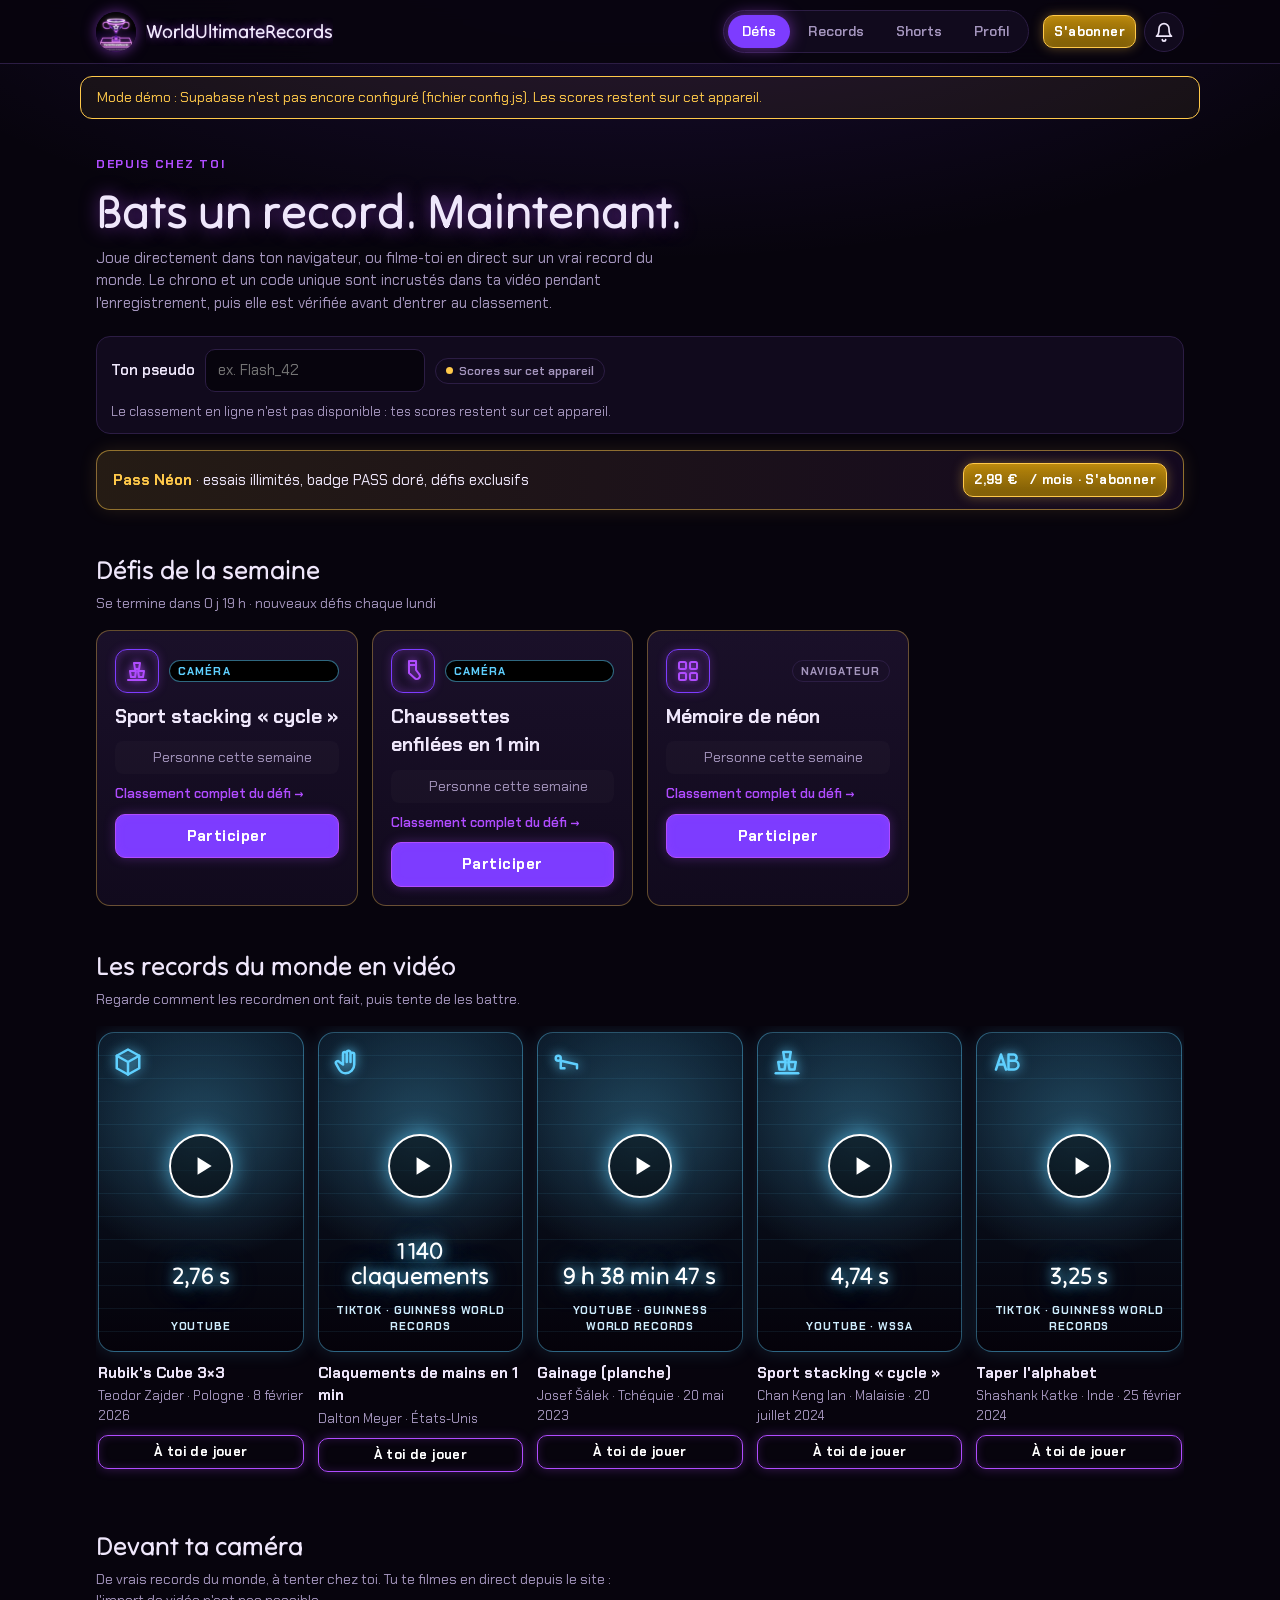
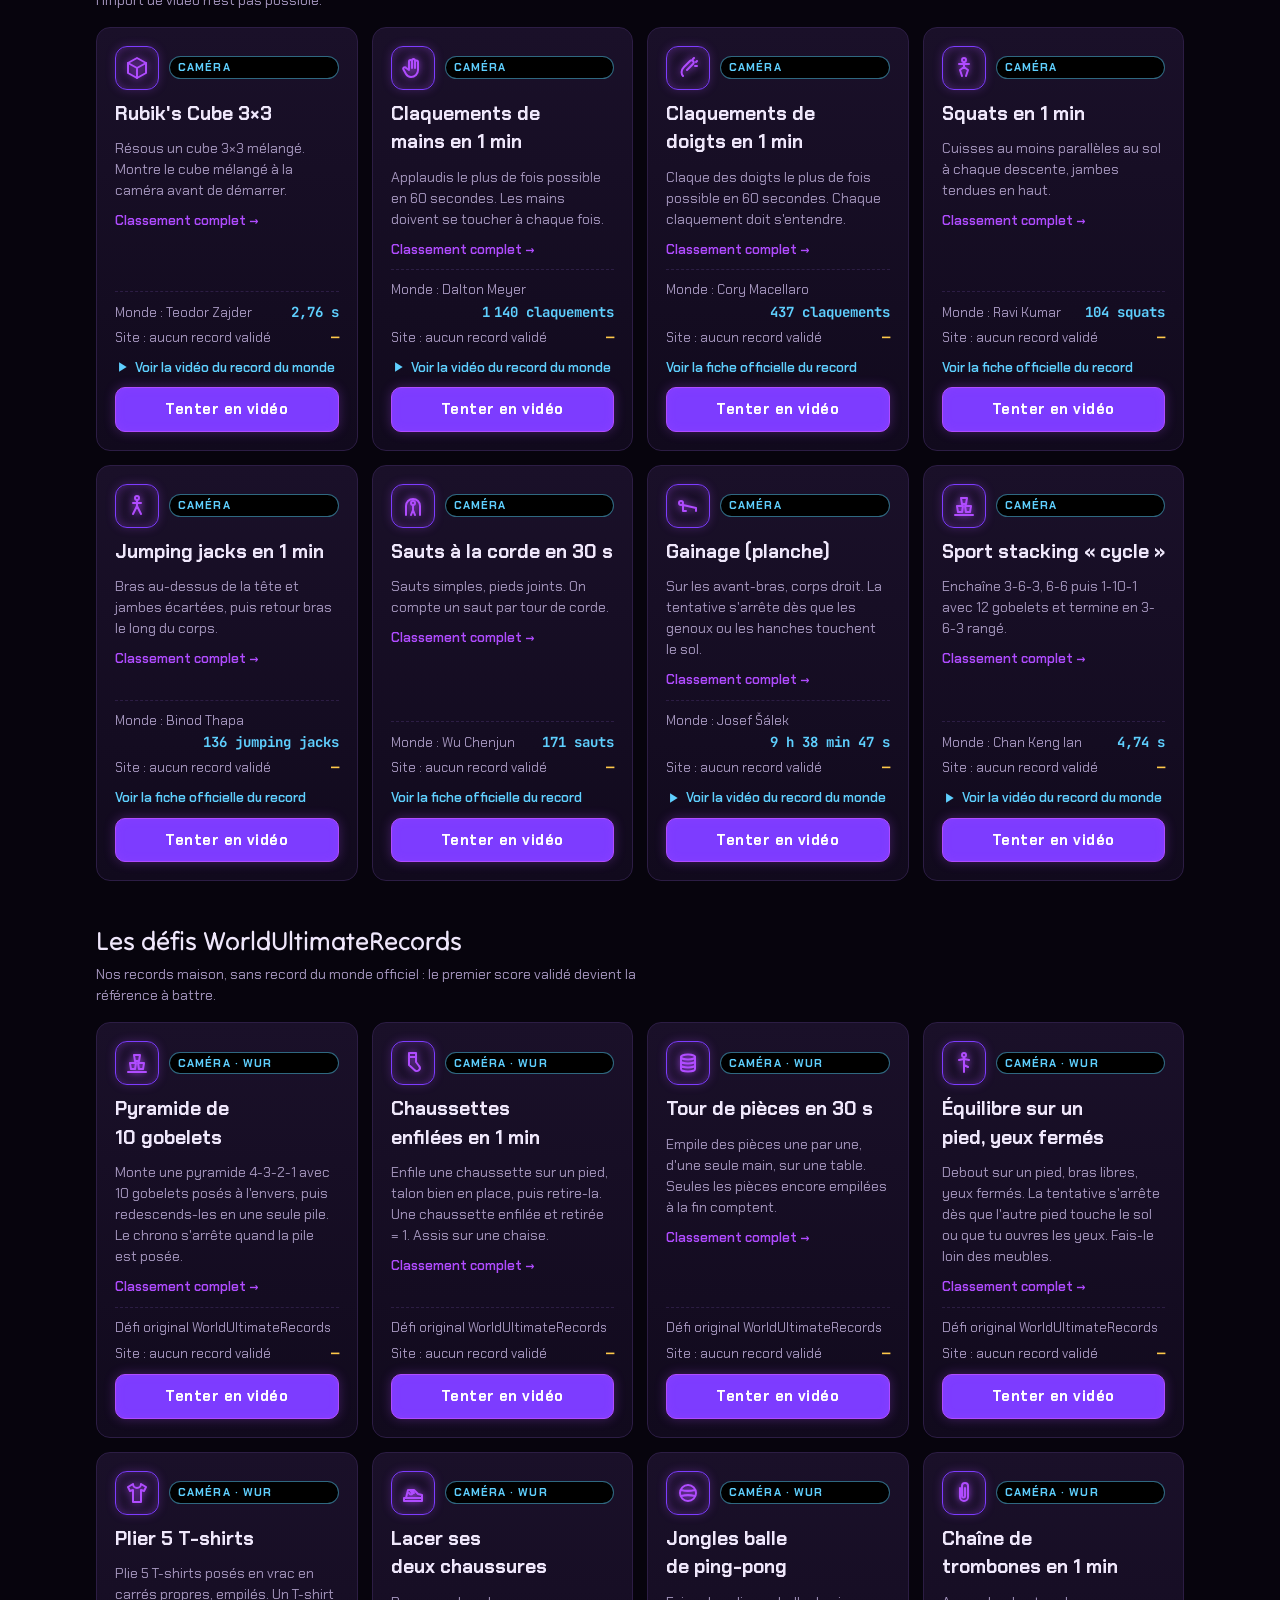
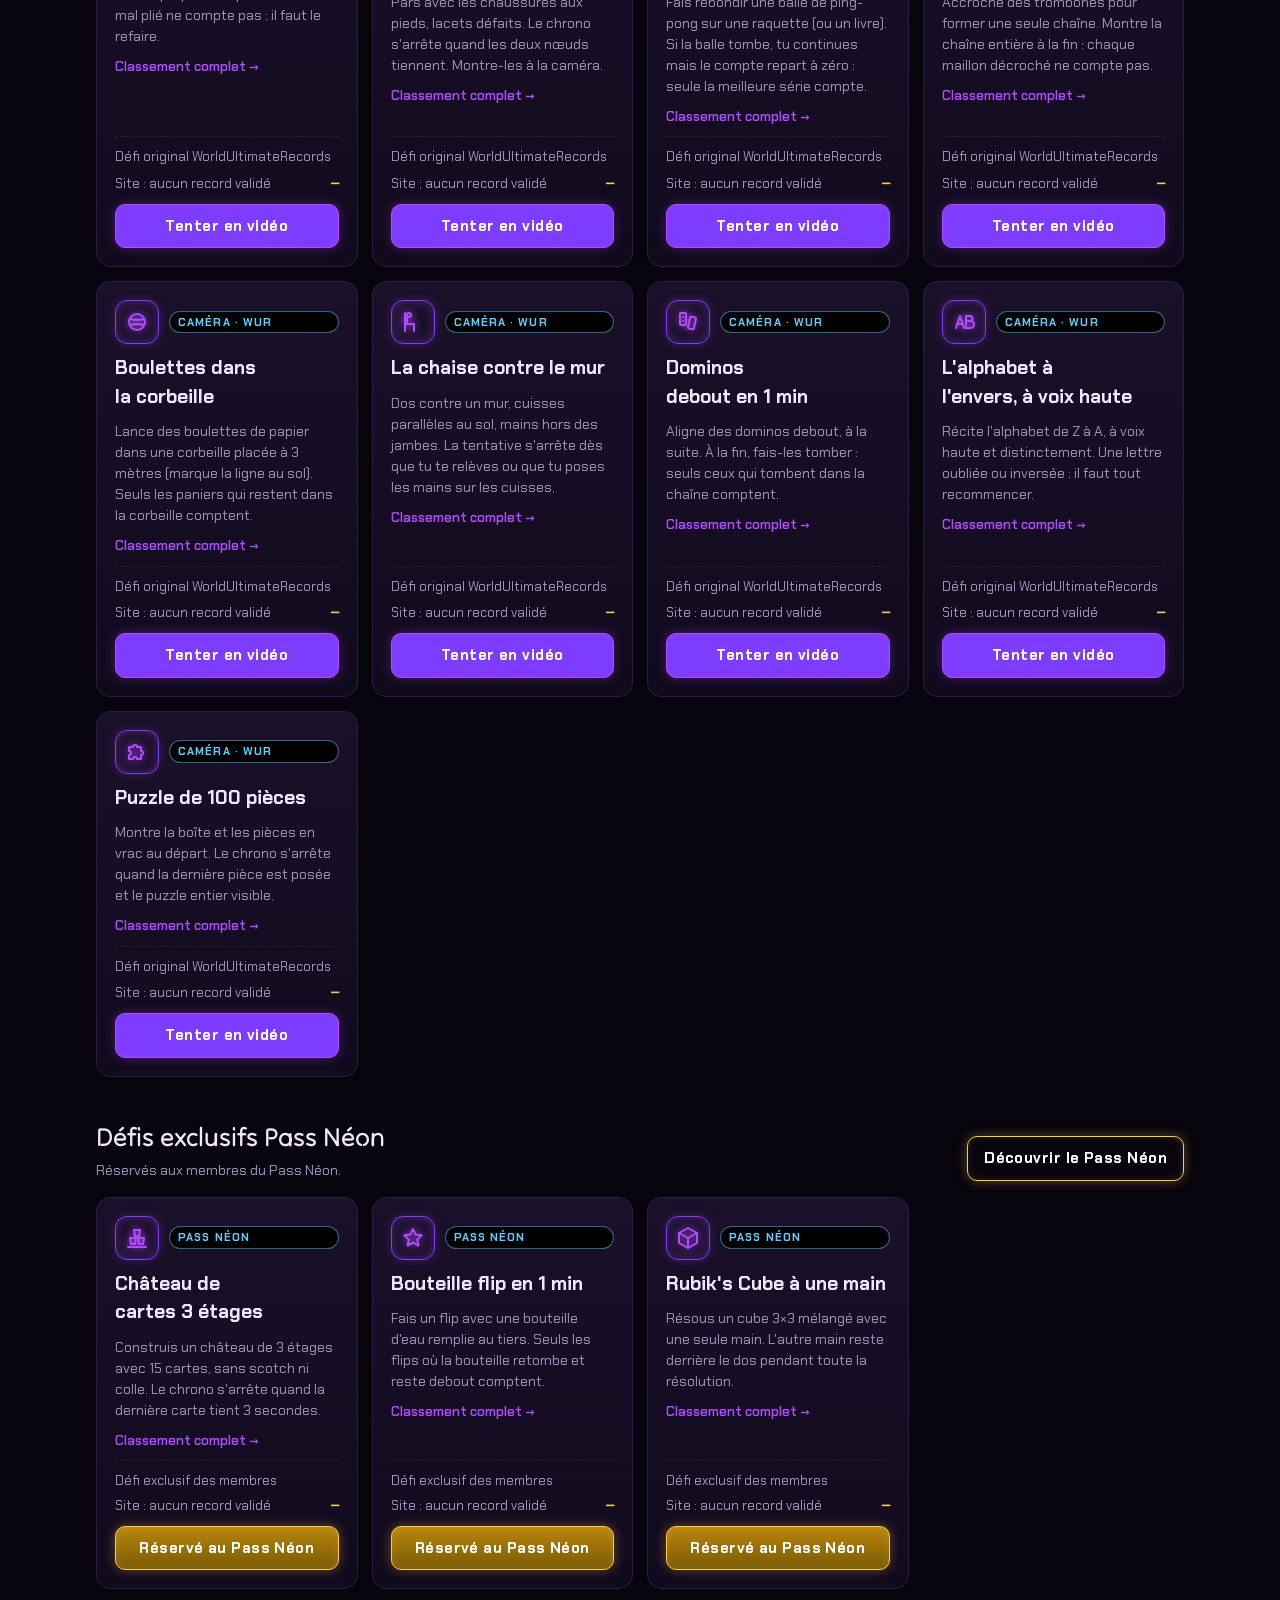
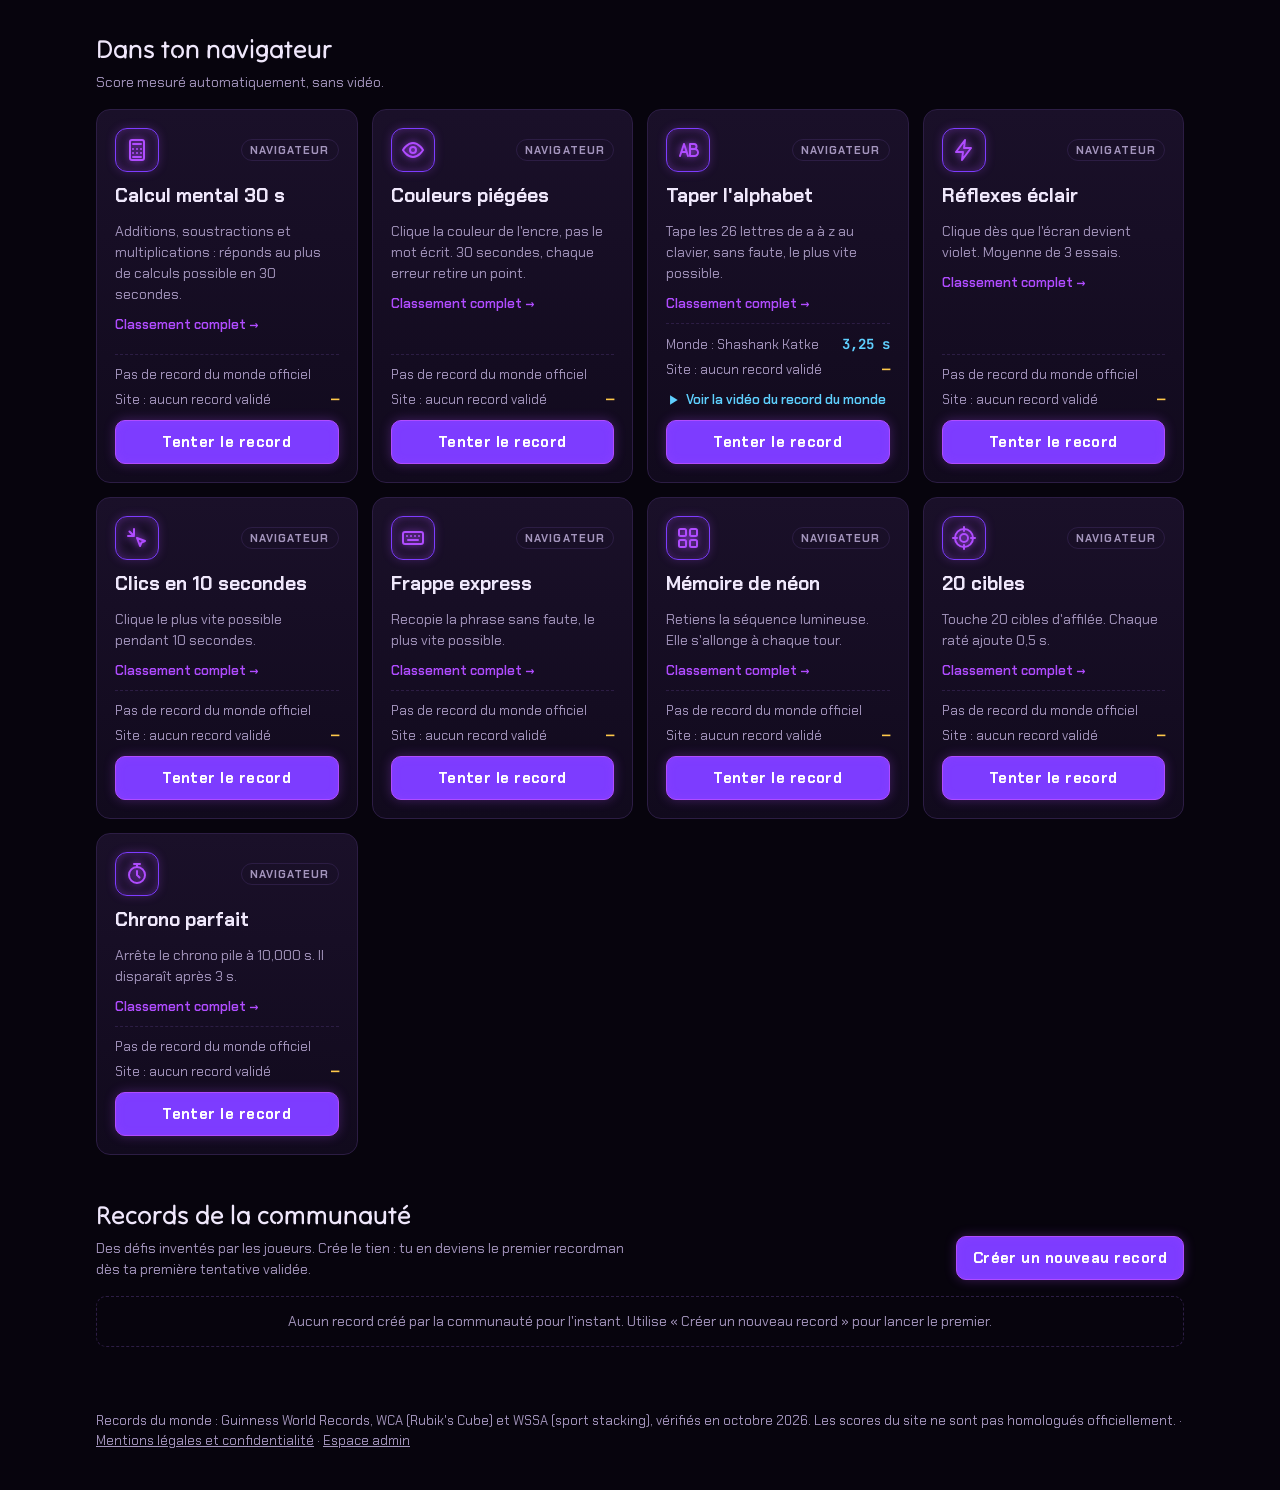
==== site/index.html @ 40e777ef "Add files via upload" ====
<!doctype html>
<html lang="fr">
<head>
<meta charset="utf-8">
<meta name="viewport" content="width=device-width,initial-scale=1,viewport-fit=cover">
<title>WorldUltimateRecords</title>
<meta name="description" content="Bats des records depuis chez toi : défis dans le navigateur, défis filmés en direct avec chrono incrusté, vrais records du monde en vidéo.">
<meta name="theme-color" content="#07040d">
<meta property="og:title" content="WorldUltimateRecords">
<meta property="og:description" content="Bats des records depuis chez toi et compare-toi aux records du monde.">
<meta property="og:image" content="img/partage.jpg">
<link rel="icon" href="img/logo.jpg">
<link rel="apple-touch-icon" href="img/logo-512.png">
<link rel="preconnect" href="https://fonts.googleapis.com">
<link rel="preconnect" href="https://fonts.gstatic.com" crossorigin>
<link rel="stylesheet" href="https://fonts.googleapis.com/css2?family=Tilt+Neon&family=Chakra+Petch:wght@400;500;600;700&family=JetBrains+Mono:wght@500;700&display=swap">
<link rel="stylesheet" href="styles.css">
</head>
<body>
<header class="top">
  <div class="top-in">
    <a class="brand" href="#defis"><img src="img/logo.jpg" alt=""><b>WorldUltimateRecords</b></a>
    <nav class="tabs" aria-label="Sections">
      <a href="#defis" data-tab="defis">Défis</a>
      <a href="#records" data-tab="records">Records</a>
      <a href="#shorts" data-tab="shorts">Shorts</a>
      <a href="#profil" data-tab="profil">Profil</a>
    </nav>
    <div class="top-actions">
      <a class="btn sm solid gold passbtn" href="#membre">S'abonner</a>
      <a class="btn sm subscribe" id="subBtn" href="#" target="_blank" rel="noopener" hidden>S'abonner</a>
      <button class="bellbtn" id="bell" type="button" aria-label="Notifications" aria-expanded="false" aria-controls="notifPanel"><svg viewBox="0 0 24 24" aria-hidden="true"><path d="M6 8a6 6 0 0 1 12 0c0 7 3 9 3 9H3s3-2 3-9M10 21a2 2 0 0 0 4 0"/></svg><span class="bcount" id="bellCount" hidden>0</span></button>
      <div class="notif-panel" id="notifPanel" hidden><p class="eyebrow" style="padding:10px 12px 0">Notifications</p><div id="notifList"></div></div>
    </div>
  </div>
</header>
<div class="setup-wrap"><div class="setup" id="setupNote" hidden>Mode démo : Supabase n'est pas encore configuré (fichier config.js). Les scores restent sur cet appareil.</div></div>

<main>
  <section id="defis" class="view">
    <p class="eyebrow">Depuis chez toi</p>
    <h1>Bats un record. Maintenant.</h1>
    <p class="lede">Joue directement dans ton navigateur, ou filme-toi en direct sur un vrai record du monde. Le chrono et un code unique sont incrustés dans ta vidéo pendant l'enregistrement, puis elle est vérifiée avant d'entrer au classement.</p>
    <div class="player">
      <label for="pseudo">Ton pseudo</label>
      <input id="pseudo" class="field" maxlength="24" placeholder="ex. Flash_42" autocomplete="nickname">
      <span id="syncPill" class="status-pill"><i></i><span>Connexion…</span></span>
      <span class="note" id="syncNote">Ton pseudo apparaît à côté de tes scores dans les classements.</span>
    </div>

    <a class="passcta" id="passCta" href="#membre">
      <span><b>Pass Néon</b> · essais illimités, badge PASS doré, défis exclusifs</span>
      <span class="btn solid gold sm"><span data-cfg="price">2,99 €</span>&nbsp;/ mois · S'abonner</span>
    </a>

    <div class="sec-head"><div><h2>Défis de la semaine</h2><p id="weekLeft"></p></div></div>
    <div class="grid" id="weekly"></div>

    <div class="sec-head"><div><h2>Les records du monde en vidéo</h2><p>Regarde comment les recordmen ont fait, puis tente de les battre.</p></div></div>
    <div class="vids" id="vids"></div>

    <div id="channelSec" hidden>
      <div class="sec-head"><div><h2>Sur la chaîne WorldUltimateRecords</h2><p>Les derniers Shorts de la chaîne. Abonne-toi pour ne rater aucun record.</p></div>
        <a class="btn solid" id="channelLink" href="#" target="_blank" rel="noopener">S'abonner à la chaîne</a></div>
      <div class="vids" id="shortsList"></div>
    </div>

    <div class="sec-head"><div><h2>Devant ta caméra</h2><p>De vrais records du monde, à tenter chez toi. Tu te filmes en direct depuis le site : l'import de vidéo n'est pas possible.</p></div></div>
    <div class="grid" id="gridCam"></div>

    <div class="sec-head"><div><h2>Les défis WorldUltimateRecords</h2><p>Nos records maison, sans record du monde officiel : le premier score validé devient la référence à battre.</p></div></div>
    <div class="grid" id="gridWur"></div>

    <div class="sec-head"><div><h2>Défis exclusifs Pass Néon</h2><p>Réservés aux membres du Pass Néon.</p></div><a class="btn gold" href="#membre">Découvrir le Pass Néon</a></div>
    <div class="grid" id="gridVip"></div>

    <div class="sec-head"><div><h2>Dans ton navigateur</h2><p>Score mesuré automatiquement, sans vidéo.</p></div></div>
    <div class="grid" id="gridWeb"></div>

    <div class="sec-head"><div><h2>Records de la communauté</h2><p>Des défis inventés par les joueurs. Crée le tien : tu en deviens le premier recordman dès ta première tentative validée.</p></div>
      <button class="btn solid" id="openCreate" aria-expanded="false" aria-controls="createForm">Créer un nouveau record</button></div>
    <form class="create" id="createForm" hidden>
      <label class="full">Nom du record<input class="field" id="cName" maxlength="60" required placeholder="ex. Plus de chaussettes enfilées en 1 minute"></label>
      <label class="full">Règles<textarea class="field" id="cDesc" maxlength="240" rows="2" required placeholder="Ce qui compte, ce qui est interdit, comment filmer."></textarea></label>
      <label>Type de mesure
        <select class="field" id="cMode">
          <option value="count">Le plus de répétitions en un temps donné</option>
          <option value="time">Le temps le plus court</option>
          <option value="hold">La durée la plus longue</option>
        </select></label>
      <label id="cWinWrap">Durée de l'épreuve
        <select class="field" id="cWin"><option value="30">30 secondes</option><option value="60" selected>1 minute</option><option value="120">2 minutes</option></select></label>
      <label id="cUnitWrap">Ce qu'on compte<input class="field" id="cUnit" maxlength="20" placeholder="ex. chaussettes"></label>
      <div class="full row" style="justify-content:flex-start"><button class="btn solid" type="submit" id="cSubmit">Publier ce record</button><button class="btn ghost" type="button" id="cCancel">Annuler</button><span class="msg" id="cMsg"></span></div>
    </form>
    <div class="grid" id="gridCustom"></div>
  </section>

  <section id="records" class="view" hidden>
    <p class="eyebrow">Classements</p>
    <h1>Records actuels et tentatives</h1>
    <div class="search"><input id="q" class="field" type="search" placeholder="Rechercher un joueur ou un défi…" aria-label="Rechercher un joueur ou un défi"></div>
    <div class="chips" id="chips"></div>
    <div class="mod" id="modPanel" hidden>
      <h2>Vidéos à vérifier</h2>
      <p class="msg">Section réservée à l'administrateur. Vérifie que le code est lisible, que le chrono correspond et que la personne filmée est d'accord, puis valide ou refuse. Une vidéo refusée est supprimée.</p>
      <div class="mod-list" id="modPending"></div>
      <h2 style="margin-top:24px">Signalements</h2>
      <p class="msg">Une vidéo signalée 3 fois est masquée automatiquement. Rétablis-la ou supprime-la.</p>
      <div class="mod-list" id="modFlagged"></div>
    </div>
    <div class="recgrid" id="boards"></div>
    <div class="section-gap">
      <h2>Toutes les tentatives</h2>
      <div class="tablewrap"><table>
        <thead><tr><th>Quand</th><th>Joueur</th><th>Défi</th><th class="r">Score</th><th>Statut</th></tr></thead>
        <tbody id="attemptRows"></tbody>
      </table></div>
    </div>
  </section>

  <section id="profil" class="view" hidden>
    <div id="profileBox"></div>
  </section>

  <section id="classement" class="view" hidden>
    <div id="rankBox"></div>
  </section>

  <section id="membre" class="view" hidden>
    <p class="eyebrow">Abonnement</p>
    <h1>Pass Néon</h1>
    <p class="lede"><b class="price" data-cfg="price">2,99 €</b> par mois, sans engagement. Sans abonnement, chaque joueur a 3 essais officiels par défi et par jour.</p>
    <ul class="perks">
      <li><b>Essais illimités</b><span>Au lieu de 3 par défi et par jour.</span></li>
      <li><b>Badge PASS doré</b><span>À côté de ton pseudo, partout sur le site.</span></li>
      <li><b>Vidéos vérifiées en priorité</b><span>Tes tentatives passent en tête de la file de vérification.</span></li>
      <li><b>Défis exclusifs</b><span>Château de cartes, bouteille flip, Rubik's Cube à une main.</span></li>
      <li><b>En tête des Shorts</b><span>Tes vidéos sont mises en avant dans le fil Shorts.</span></li>
      <li><b>30 records créés</b><span>Au lieu de 5 sans abonnement.</span></li>
    </ul>
    <div class="passbox" id="passBox"></div>
  </section>

  <section id="legal" class="view legal" hidden>
    <p class="eyebrow">Informations</p>
    <h1>Mentions légales et confidentialité</h1>
    <h2>Éditeur du site</h2>
    <p>WorldUltimateRecords est édité par <b data-cfg="editor"></b><span data-cfg="siret"></span>. Contact : <b data-cfg="mail"></b>.</p>
    <h2>Hébergement</h2>
    <p>Site hébergé par GitHub, Inc., 88 Colin P. Kelly Jr. Street, San Francisco, CA 94107, États-Unis (GitHub Pages). Scores, profils et vidéos stockés chez Supabase, Inc. (supabase.com), sur des serveurs situés dans l'Union européenne.</p>
    <h2>Données collectées</h2>
    <ul>
      <li><b>Un identifiant anonyme</b>, créé automatiquement à ta première visite, pour relier tes scores à ton pseudo.</li>
      <li><b>Ton pseudo, tes scores et les records que tu crées</b>, affichés publiquement.</li>
      <li><b>Les vidéos de tes tentatives</b>, uniquement si tu les envoies. Elles sont publiques une fois envoyées, et vérifiées par l'administrateur.</li>
      <li><b>Ton adresse e-mail</b>, uniquement si tu choisis de protéger ton compte. Elle n'est jamais affichée ni transmise.</li>
      <li><b>Tes signalements</b>, visibles seulement par toi et l'administrateur.</li>
      <li><b>Ton abonnement Pass Néon</b>, si tu en prends un : son statut et sa date de fin. Le paiement est géré par Stripe, qui conserve seul tes données bancaires.</li>
    </ul>
    <p>Ces données servent uniquement à faire fonctionner le site et l'abonnement. Elles ne sont ni vendues, ni utilisées pour de la publicité. Elles sont conservées jusqu'à ce que tu les supprimes, ou jusqu'à leur suppression par l'administrateur.</p>
    <h2>Mineurs</h2>
    <p>En France, un mineur de moins de 15 ans ne peut publier une vidéo de lui qu'avec l'accord d'un parent. Avant chaque envoi, tu dois confirmer avoir 15 ans ou plus, ou l'accord d'un parent. Un parent peut demander la suppression d'une vidéo à tout moment à l'adresse de contact : elle est supprimée sans justificatif.</p>
    <h2>Tes droits</h2>
    <p>Tu peux consulter, modifier ou supprimer tes données à tout moment depuis <a href="#profil">ton profil</a> (bouton « Supprimer mon compte »). Pour toute autre demande (accès, rectification, opposition), écris à l'adresse de contact. Si tu n'obtiens pas de réponse, tu peux saisir la CNIL (cnil.fr).</p>
    <h2>Cookies et stockage</h2>
    <p>Le site n'utilise aucun cookie publicitaire ni de mesure d'audience. Il enregistre dans ton navigateur ta session et ton pseudo, nécessaires au fonctionnement. Les vidéos YouTube et TikTok ne se chargent que si tu cliques dessus ; ces services peuvent alors déposer leurs propres cookies. La vérification anti-robot est assurée par Cloudflare Turnstile.</p>
    <h2 id="cgv">Conditions de l'abonnement Pass Néon</h2>
    <p><b>Prix et paiement.</b> Le Pass Néon coûte <b data-cfg="price"></b> TTC par mois<span data-cfg="tva"></span>. Le paiement est traité par Stripe ; WorldUltimateRecords n'a jamais accès à tes données bancaires.</p>
    <p><b>Durée et résiliation.</b> L'abonnement est mensuel et se renouvelle automatiquement. Tu peux le résilier à tout moment depuis la page Pass Néon (« Gérer ou résilier mon abonnement ») : il reste actif jusqu'à la fin du mois déjà payé, sans remboursement du mois en cours.</p>
    <p><b>Droit de rétractation.</b> Le Pass donne accès à un service numérique immédiatement. Conformément à l'article L221-28 du Code de la consommation, en demandant cet accès immédiat et en le confirmant avant le paiement, tu renonces à ton droit de rétractation de 14 jours.</p>
    <p><b>Mineurs.</b> Si tu as moins de 18 ans, l'abonnement doit être payé et accepté par un parent.</p>
    <p><b>Ce que le Pass ne garantit pas.</b> Les avantages concernent l'utilisation du site. Ils ne donnent aucun avantage dans la vérification elle-même : une vidéo d'abonné est examinée plus tôt, avec les mêmes règles que les autres.</p>
    <p><b>Réclamations.</b> Écris d'abord à l'adresse de contact. En cas de litige non résolu, tu peux recourir gratuitement au médiateur de la consommation : <b data-cfg="mediator"></b>.</p>

    <h2>Sécurité des défis</h2>
    <p>Les défis sont conçus pour être faits chez soi sans danger. Prépare un espace dégagé, arrête-toi en cas de douleur et ne prends aucun risque pour un record. Les records du monde cités appartiennent à leurs détenteurs et organismes (Guinness World Records, WCA, WSSA) ; WorldUltimateRecords n'est affilié à aucun d'eux.</p>
  </section>

  <section id="shorts" class="view" hidden>
    <p class="feed-hint">Fais défiler vers le haut pour le suivant · touche une vidéo pour le son</p>
    <div class="feed" id="feed"></div>
  </section>
</main>
<footer class="foot">
  Records du monde : Guinness World Records, WCA (Rubik's Cube) et WSSA (sport stacking), vérifiés en octobre 2026. Les scores du site ne sont pas homologués officiellement.
  · <a href="#legal">Mentions légales et confidentialité</a> <span id="footContact"></span>
  · <button class="admin-link" id="adminBtn" type="button">Espace admin</button>
</footer>

<div class="arena" id="arena" hidden>
  <div class="arena-top"><h2 id="arenaTitle">Défi</h2><button class="btn ghost x" id="arenaClose">Quitter</button></div>
  <div class="stage" id="stage"></div>
</div>
<div class="modal" id="modal" hidden role="dialog" aria-modal="true" aria-labelledby="modalTitle">
  <div class="modal-box">
    <div class="row"><b id="modalTitle"></b><button class="btn ghost sm" id="modalClose">Fermer</button></div>
    <div class="frame" id="modalFrame"></div>
    <a class="msg" id="modalLink" href="#" target="_blank" rel="noopener">La vidéo ne s'affiche pas ? Ouvre-la sur le site d'origine.</a>
  </div>
</div>
<div class="toast" id="toast" hidden></div>
<div class="captcha" id="captchaBox" hidden><div class="captcha-box"><p class="msg">Vérification anti-robot…</p><div id="captchaWidget"></div></div></div>

<script src="config.js"></script>
<script src="vendor/supabase.js"></script>
<script src="app.js"></script>
</body>
</html>
---- site/styles.css ----
/* Layout: neon arena. Sticky header + 3 views (Défis / Records / Shorts). Single dark look on purpose: the channel's violet LED brand. */
:root{
  color-scheme: dark;
  --bg:#07040d; --surface:#110a1d; --surface-2:#1a1029; --line:#2c1d44;
  --fg:#efe7fb; --muted:#a495bd;
  --neon:#b04cff; --neon-soft:#7d3cff; --neon-glow:rgba(176,76,255,.55);
  --gold:#ffc94a; --good:#5ee6a8; --bad:#ff6b8a; --wr:#5fd0ff;
  --display:"Tilt Neon","Chakra Petch",system-ui,sans-serif;
  --ui:"Chakra Petch",system-ui,-apple-system,"Segoe UI",sans-serif;
  --mono:"JetBrains Mono",ui-monospace,SFMono-Regular,Menlo,monospace;
  --r:14px;
}
*{box-sizing:border-box}
body{margin:0}
[hidden]{display:none!important}
html,body{height:100%}
body{background:var(--bg);color:var(--fg);font-family:var(--ui);font-size:15px;line-height:1.5;
  background-image:radial-gradient(1200px 500px at 50% -10%,rgba(125,60,255,.18),transparent 70%);background-attachment:fixed}
a{color:var(--neon)}
button{font:inherit;color:inherit}
:focus-visible{outline:2px solid var(--neon);outline-offset:3px;border-radius:6px}
.num{font-family:var(--mono);font-variant-numeric:tabular-nums}
header.top{position:sticky;top:env(safe-area-inset-top,0px);z-index:20;background:rgba(7,4,13,.88);backdrop-filter:blur(10px);border-bottom:1px solid var(--line)}
.top-in{max-width:1120px;margin:0 auto;padding:10px 16px;display:flex;align-items:center;gap:14px;flex-wrap:wrap}
.brand{display:flex;align-items:center;gap:10px;text-decoration:none;color:var(--fg);min-width:0}
.brand img{width:40px;height:40px;border-radius:50%;box-shadow:0 0 14px var(--neon-glow)}
.brand b{font-family:var(--display);font-weight:400;font-size:19px;text-shadow:0 0 10px var(--neon-glow);white-space:nowrap;overflow:hidden;text-overflow:ellipsis}
nav.tabs{display:flex;gap:4px;margin-left:auto;background:var(--surface);border:1px solid var(--line);border-radius:999px;padding:4px}
nav.tabs a{text-decoration:none;color:var(--muted);padding:6px 14px;border-radius:999px;font-weight:600;font-size:14px}
nav.tabs a[aria-current="page"]{color:#fff;background:var(--neon-soft);box-shadow:0 0 16px var(--neon-glow)}
@media (max-width:520px){nav.tabs{margin-left:0;width:100%;justify-content:space-between}nav.tabs a{flex:1;text-align:center;padding:6px 8px}}
main{max-width:1120px;margin:0 auto;padding-inline:16px;padding-block:24px 64px}
h1,h2,h3{text-wrap:balance;margin:0}
h1{font-family:var(--display);font-weight:400;font-size:clamp(30px,5vw,48px);line-height:1.08;text-shadow:0 0 18px var(--neon-glow)}
h2{font-family:var(--display);font-weight:400;font-size:26px}
.eyebrow{text-transform:uppercase;letter-spacing:.14em;font-size:12px;color:var(--neon);font-weight:700}
.lede{color:var(--muted);max-width:64ch;margin:10px 0 0}
.sec-head{display:flex;align-items:end;justify-content:space-between;gap:12px;flex-wrap:wrap;margin-top:40px}
.sec-head p{margin:4px 0 0;color:var(--muted);font-size:14px;max-width:60ch}
.player{display:flex;flex-wrap:wrap;align-items:center;gap:10px;margin:22px 0 0;padding:12px 14px;background:var(--surface);border:1px solid var(--line);border-radius:var(--r)}
.player label{font-weight:600}
input.field,select.field,textarea.field{background:var(--bg);border:1px solid var(--line);color:var(--fg);border-radius:10px;padding:9px 12px;font:inherit;min-width:0;max-width:100%}
.player input{width:220px}
.player .note{color:var(--muted);font-size:13px;flex-basis:100%}
.status-pill{display:inline-flex;align-items:center;gap:6px;font-size:12px;font-weight:600;padding:3px 10px;border-radius:999px;border:1px solid var(--line);color:var(--muted)}
.status-pill i{width:7px;height:7px;border-radius:50%;background:var(--muted)}
.status-pill.on i{background:var(--good);box-shadow:0 0 8px var(--good)}
.status-pill.local i{background:var(--gold)}
.grid{display:grid;grid-template-columns:repeat(auto-fill,minmax(250px,1fr));gap:14px;margin-top:16px}
.ch{display:flex;flex-direction:column;gap:10px;padding:18px;background:linear-gradient(180deg,var(--surface-2),var(--surface));border:1px solid var(--line);border-radius:var(--r);min-width:0;transition:border-color .2s,box-shadow .2s,transform .2s}
.ch:hover{border-color:var(--neon-soft);box-shadow:0 0 0 1px var(--neon-soft),0 0 24px rgba(125,60,255,.25);transform:translateY(-2px)}
.ch .top{display:flex;align-items:center;gap:10px;justify-content:space-between}
.ico{width:44px;height:44px;border-radius:12px;display:grid;place-items:center;border:1px solid var(--neon-soft);box-shadow:inset 0 0 12px rgba(176,76,255,.35),0 0 10px rgba(176,76,255,.25);flex:none}
.ico svg{width:24px;height:24px;stroke:var(--neon);fill:none;stroke-width:2;stroke-linecap:round;stroke-linejoin:round;filter:drop-shadow(0 0 4px var(--neon))}
.kind{font-size:11px;font-weight:700;letter-spacing:.1em;text-transform:uppercase;color:var(--muted);border:1px solid var(--line);border-radius:999px;padding:2px 8px}
.kind.cam{color:var(--wr);border-color:rgba(95,208,255,.5)}
.ch h3{font-size:19px;font-weight:700}
.ch p{margin:0;color:var(--muted);font-size:14px}
.lines{display:grid;gap:4px;padding-top:10px;border-top:1px dashed var(--line);margin-top:auto}
.rec-line{display:flex;flex-wrap:wrap;justify-content:space-between;align-items:baseline;gap:2px 8px;font-size:13px;color:var(--muted)}
.rec-line span{min-width:0;overflow:hidden;text-overflow:ellipsis;white-space:nowrap}
.rec-line strong{font-family:var(--mono);font-size:14px;white-space:nowrap;color:var(--gold);margin-left:auto}
.rec-line.wr strong{color:var(--wr)}
.btn{display:inline-flex;align-items:center;justify-content:center;gap:8px;border:1px solid var(--neon);background:transparent;color:#fff;font-weight:700;letter-spacing:.03em;padding:10px 16px;border-radius:10px;cursor:pointer;text-decoration:none;box-shadow:0 0 12px rgba(176,76,255,.3),inset 0 0 10px rgba(176,76,255,.2);transition:background .15s,box-shadow .15s}
.btn:hover{background:rgba(176,76,255,.18);box-shadow:0 0 20px var(--neon-glow)}
.btn.solid{background:var(--neon-soft)}
.btn.solid:hover{background:var(--neon)}
.btn.ghost{border-color:var(--line);box-shadow:none;color:var(--muted)}
.btn.good{border-color:var(--good);box-shadow:none}
.btn.bad{border-color:var(--bad);box-shadow:none}
.btn.sm{padding:6px 10px;font-size:13px}
.btn:disabled{opacity:.45;cursor:not-allowed}
.create{margin-top:16px;padding:18px;background:var(--surface);border:1px solid var(--line);border-radius:var(--r);display:grid;gap:12px;grid-template-columns:repeat(auto-fit,minmax(220px,1fr))}
.create .full{grid-column:1/-1}
.create label{display:grid;gap:6px;font-size:13px;font-weight:600;color:var(--muted)}
.create .field{width:100%}
.search{display:flex;gap:10px;flex-wrap:wrap;margin-top:18px}
.search input{flex:1;font-size:16px;padding:12px 14px}
.chips{display:flex;gap:6px;flex-wrap:wrap;margin-top:12px}
.chip{border:1px solid var(--line);background:var(--surface);color:var(--muted);border-radius:999px;padding:5px 12px;font-size:13px;font-weight:600;cursor:pointer}
.chip[aria-pressed="true"]{color:#fff;border-color:var(--neon);box-shadow:0 0 10px rgba(176,76,255,.4)}
.recgrid{display:grid;grid-template-columns:repeat(auto-fill,minmax(300px,1fr));gap:14px;margin-top:18px}
.board{background:var(--surface);border:1px solid var(--line);border-radius:var(--r);padding:16px;min-width:0;display:flex;flex-direction:column;gap:8px}
.board header{display:flex;justify-content:space-between;align-items:center;gap:8px}
.board h3{font-size:17px}
.board .unit{font-size:12px;color:var(--muted)}
.wrbox{font-size:13px;color:var(--muted);padding:8px 10px;border-radius:10px;border:1px solid rgba(95,208,255,.35);background:linear-gradient(90deg,rgba(95,208,255,.08),transparent)}
.wrbox b{color:var(--wr);font-family:var(--mono)}
.wrbox a{color:var(--wr)}
.top1{display:flex;align-items:center;gap:12px;padding:12px;border-radius:10px;background:linear-gradient(90deg,rgba(255,201,74,.12),transparent);border:1px solid rgba(255,201,74,.35)}
.top1 .val{font-family:var(--mono);font-size:22px;font-weight:700;color:var(--gold);text-shadow:0 0 12px rgba(255,201,74,.5);margin-left:auto;white-space:nowrap}
.top1 .who{min-width:0}
.top1 .who b{display:block;overflow:hidden;text-overflow:ellipsis;white-space:nowrap}
.top1 .who small{color:var(--muted)}
ol.rest{list-style:none;margin:0;padding:0;display:grid;gap:2px}
ol.rest li{display:grid;grid-template-columns:22px 1fr auto;gap:8px;padding:6px 8px;border-radius:8px;font-size:14px}
ol.rest li:nth-child(odd){background:rgba(255,255,255,.02)}
ol.rest .rk{color:var(--muted);font-family:var(--mono)}
ol.rest .nm{overflow:hidden;text-overflow:ellipsis;white-space:nowrap}
.empty{color:var(--muted);font-size:14px;padding:14px;border:1px dashed var(--line);border-radius:10px;text-align:center}
.tablewrap{overflow-x:auto;margin-top:12px;border:1px solid var(--line);border-radius:var(--r)}
table{width:100%;border-collapse:collapse;min-width:620px}
th,td{text-align:left;padding:10px 14px;border-bottom:1px solid var(--line);font-size:14px;vertical-align:middle}
th{font-size:12px;text-transform:uppercase;letter-spacing:.1em;color:var(--muted);background:var(--surface)}
tr:last-child td{border-bottom:0}
td.r{text-align:right}
.badge{display:inline-block;font-size:11px;font-weight:700;letter-spacing:.06em;text-transform:uppercase;padding:2px 8px;border-radius:999px;border:1px solid var(--gold);color:var(--gold);white-space:nowrap}
.badge.pend{border-color:var(--muted);color:var(--muted)}
.badge.ok{border-color:var(--good);color:var(--good)}
.badge.no{border-color:var(--bad);color:var(--bad)}
.badge.wr{border-color:var(--wr);color:var(--wr)}
.mod{margin-top:28px;padding:16px;border:1px solid var(--gold);border-radius:var(--r);background:linear-gradient(180deg,rgba(255,201,74,.06),transparent)}
.mod-list{display:grid;grid-template-columns:repeat(auto-fill,minmax(260px,1fr));gap:12px;margin-top:12px}
.mod-item{background:var(--surface);border:1px solid var(--line);border-radius:12px;padding:10px;display:grid;gap:8px;min-width:0}
.mod-item video{width:100%;border-radius:8px;background:#000;max-height:360px}
.mod-item .row{display:flex;gap:8px;flex-wrap:wrap}
.section-gap{margin-top:40px}
/* shorts */
.feed{height:calc(100vh - 140px);height:calc(100dvh - 140px);min-height:480px;overflow-y:auto;scroll-snap-type:y mandatory;overscroll-behavior:contain;display:flex;flex-direction:column;align-items:center;gap:18px;padding:8px 0;scrollbar-width:none}
.feed::-webkit-scrollbar{display:none}
.short{position:relative;flex:0 0 auto;scroll-snap-align:center;height:calc(100% - 24px);aspect-ratio:9/16;max-width:100%;border-radius:22px;overflow:hidden;background:#000;border:1px solid var(--line);display:flex;flex-direction:column;justify-content:flex-end;padding:22px 72px 26px 20px;isolation:isolate}
.short canvas,.short video{position:absolute;inset:0;width:100%;height:100%;z-index:-2;object-fit:cover}
.short .shade{position:absolute;inset:0;z-index:-1;background:linear-gradient(180deg,transparent 45%,rgba(0,0,0,.85))}
.short .tag{position:absolute;top:16px;left:16px;font-size:12px;font-weight:700;letter-spacing:.12em;text-transform:uppercase;padding:4px 10px;border-radius:999px;border:1px solid var(--neon);background:rgba(0,0,0,.5)}
.short .tag.gold{border-color:var(--gold);color:var(--gold)}
.short .tag.wr{border-color:var(--wr);color:var(--wr)}
.short .big{font-family:var(--display);font-size:clamp(34px,7.5vh,72px);line-height:1;color:#fff;text-shadow:0 0 10px var(--neon),0 0 30px var(--neon),0 0 60px var(--neon-soft)}
.short .big.gold{text-shadow:0 0 10px var(--gold),0 0 30px rgba(255,201,74,.7)}
.short .big.wr{text-shadow:0 0 10px var(--wr),0 0 30px rgba(95,208,255,.7)}
.short .q{font-family:var(--display);font-size:clamp(24px,4.2vh,34px);line-height:1.15;text-shadow:0 0 12px var(--neon-glow)}
.short .meta{color:#d8cdea;margin-top:10px;font-size:15px}
.short .meta b{color:#fff}
.short .side{position:absolute;right:12px;bottom:26px;display:flex;flex-direction:column;gap:16px;align-items:center}
.short .side button{width:48px;height:48px;border-radius:50%;border:1px solid var(--neon);background:rgba(0,0,0,.55);display:grid;place-items:center;cursor:pointer;box-shadow:0 0 12px rgba(176,76,255,.4)}
.short .side svg{width:22px;height:22px;stroke:#fff;fill:none;stroke-width:2;stroke-linecap:round;stroke-linejoin:round}
.short .side small{font-size:11px;color:#d8cdea;margin-top:-10px}
.short .cta{margin-top:16px;align-self:flex-start}
.feed-hint{text-align:center;color:var(--muted);font-size:13px;margin-bottom:6px}
/* arena */
.arena{position:fixed;inset:0;z-index:50;background:rgba(5,2,10,.95);backdrop-filter:blur(6px);display:flex;flex-direction:column;padding:calc(env(safe-area-inset-top,0px) + 14px) 16px calc(env(safe-area-inset-bottom,0px) + 16px)}
.arena-top{display:flex;align-items:center;gap:12px;max-width:860px;width:100%;margin:0 auto}
.arena-top h2{font-size:24px;min-width:0}
.arena-top .x{margin-left:auto}
.stage{flex:1;max-width:860px;width:100%;margin:14px auto 0;border:1px solid var(--line);border-radius:18px;background:var(--surface);position:relative;overflow:auto;display:flex;flex-direction:column;align-items:center;justify-content:center;gap:14px;padding:20px;text-align:center;user-select:none;-webkit-user-select:none;touch-action:manipulation}
.stage .hint{color:var(--muted);max-width:52ch;margin:0}
.stage .mega{font-family:var(--mono);font-weight:700;font-size:clamp(40px,10vw,88px);line-height:1}
.stage.go{background:#3d0d78;box-shadow:inset 0 0 120px var(--neon)}
.stage.wait{background:#12081f}
.stage.top{justify-content:flex-start}
.clickbtn{width:min(60vw,260px);aspect-ratio:1;border-radius:50%;border:3px solid var(--neon);background:radial-gradient(circle,rgba(176,76,255,.35),rgba(176,76,255,.05));box-shadow:0 0 30px var(--neon-glow),inset 0 0 30px rgba(176,76,255,.4);font-family:var(--display);font-size:28px;cursor:pointer;color:#fff;max-width:100%}
.typing-target{font-size:20px;line-height:1.6;max-width:40ch;text-align:left;word-break:break-word}
.typing-target .ok{color:var(--good)}
.typing-target .ko{color:var(--bad);text-decoration:underline}
.typing-target .rest{color:var(--muted)}
.typeIn{width:min(100%,560px);background:var(--bg);border:1px solid var(--neon-soft);color:var(--fg);border-radius:12px;padding:12px 14px;font:inherit;font-size:18px;user-select:text;-webkit-user-select:text}
.pads{display:grid;grid-template-columns:repeat(3,1fr);gap:10px;width:min(78vw,330px)}
.pad{aspect-ratio:1;border-radius:16px;border:2px solid var(--line);background:var(--bg);cursor:pointer;transition:background .1s,box-shadow .1s}
.pad.lit{background:var(--neon);border-color:#fff;box-shadow:0 0 30px var(--neon)}
.target{position:absolute;width:56px;height:56px;border-radius:50%;border:3px solid #fff;background:radial-gradient(circle,#fff 0 18%,var(--neon) 20% 45%,transparent 47% 55%,var(--neon) 57%);box-shadow:0 0 20px var(--neon);cursor:crosshair;transform:translate(-50%,-50%);padding:0}
.result{display:flex;flex-direction:column;align-items:center;gap:12px}
.result .mega.gold{color:var(--gold);text-shadow:0 0 20px rgba(255,201,74,.6)}
.row{display:flex;gap:10px;flex-wrap:wrap;justify-content:center;align-items:center}
.msg{font-size:14px;color:var(--muted);margin:0}
.msg.good{color:var(--good)}
.msg.bad{color:var(--bad)}
.code{font-family:var(--mono);font-size:clamp(34px,8vw,64px);font-weight:700;letter-spacing:.08em;color:#fff;text-shadow:0 0 14px var(--neon),0 0 34px var(--neon-soft);padding:8px 18px;border:2px dashed var(--neon);border-radius:14px}
.steps{list-style:none;margin:0;padding:0;display:grid;gap:8px;text-align:left;max-width:56ch}
.steps li{display:grid;grid-template-columns:28px 1fr;gap:10px;align-items:start;color:var(--muted);font-size:14px}
.steps li b{color:var(--fg)}
.steps .n{width:26px;height:26px;border-radius:50%;border:1px solid var(--neon);display:grid;place-items:center;font-family:var(--mono);font-size:13px;color:#fff}
.filebtn{position:relative;overflow:hidden}
.filebtn input{position:absolute;inset:0;opacity:0;cursor:pointer}
.editor{width:100%;max-width:680px;display:grid;gap:10px}
.editor video{width:100%;max-height:46vh;background:#000;border-radius:12px}
.editor input[type=range]{width:100%;accent-color:var(--neon)}
.marks{display:flex;gap:8px;flex-wrap:wrap;justify-content:center}
.mk{font-family:var(--mono);font-size:13px;color:var(--muted)}
.progress{width:min(100%,420px);height:8px;border-radius:99px;background:var(--bg);border:1px solid var(--line);overflow:hidden}
.progress i{display:block;height:100%;width:0;background:var(--neon);box-shadow:0 0 12px var(--neon)}
.toast{position:fixed;left:50%;bottom:calc(env(safe-area-inset-bottom,0px) + 22px);transform:translateX(-50%);background:var(--surface-2);border:1px solid var(--neon);padding:10px 16px;border-radius:12px;z-index:80;box-shadow:0 0 20px var(--neon-glow);max-width:calc(100% - 32px)}
.wrlink{display:inline-flex;align-items:center;gap:6px;font-size:13px;font-weight:600;color:var(--wr);text-decoration:none}
.wrlink:hover{text-decoration:underline}
.wrlink svg{width:14px;height:14px;fill:var(--wr)}
.vids{display:grid;grid-auto-flow:column;grid-auto-columns:minmax(200px,230px);gap:14px;overflow-x:auto;padding:6px 2px 14px;margin-top:16px;scroll-snap-type:x mandatory}
.vid{scroll-snap-align:start;display:flex;flex-direction:column;gap:10px;min-width:0}
.poster{position:relative;display:block;aspect-ratio:9/14;border-radius:16px;overflow:hidden;text-decoration:none;color:#fff;border:1px solid rgba(95,208,255,.4);
  background:radial-gradient(120% 70% at 50% 30%,rgba(95,208,255,.28),transparent 60%),repeating-linear-gradient(180deg,transparent 0 22px,rgba(95,208,255,.08) 22px 23px),linear-gradient(180deg,#0b1a2a,#05020a);box-shadow:0 0 18px rgba(95,208,255,.15);transition:transform .2s,box-shadow .2s}
.poster:hover{transform:translateY(-3px);box-shadow:0 0 28px rgba(95,208,255,.4)}
.poster .pico{position:absolute;top:14px;left:14px}
.poster .pico svg{width:30px;height:30px;stroke:var(--wr);fill:none;stroke-width:2;stroke-linecap:round;stroke-linejoin:round;filter:drop-shadow(0 0 6px var(--wr))}
.poster .pval{position:absolute;left:14px;right:14px;bottom:62px;font-family:var(--display);font-size:24px;line-height:1.05;text-shadow:0 0 12px var(--wr),0 0 28px rgba(95,208,255,.6)}
.poster .pplay{position:absolute;top:42%;left:50%;transform:translate(-50%,-50%);width:64px;height:64px;border-radius:50%;display:grid;place-items:center;border:2px solid #fff;background:rgba(0,0,0,.45);box-shadow:0 0 22px rgba(95,208,255,.7)}
.poster .pplay svg{width:26px;height:26px;fill:#fff;margin-left:4px}
.poster .psrc{position:absolute;left:14px;right:14px;bottom:16px;font-size:11px;font-weight:700;letter-spacing:.08em;text-transform:uppercase;color:#cfeeff}
.vmeta{display:grid;gap:2px;font-size:13px;color:var(--muted)}
.vmeta b{color:var(--fg);font-size:15px}
.playbig{display:inline-flex;align-items:center;gap:12px;margin-top:16px;text-decoration:none;color:#fff;align-self:flex-start;padding:8px 16px 8px 8px;border-radius:999px;border:1px solid var(--wr);background:rgba(0,0,0,.5);box-shadow:0 0 18px rgba(95,208,255,.45)}
.playbig svg{width:40px;height:40px;padding:10px;border-radius:50%;background:var(--wr);fill:#04121c}
.playbig span{display:grid;font-weight:700;line-height:1.2}
.playbig small{font-weight:500;font-size:11px;color:#cfeeff;letter-spacing:.06em;text-transform:uppercase}
footer.foot{max-width:1120px;margin:0 auto;padding:0 16px 40px;color:var(--muted);font-size:13px}
@media (max-width:520px){.feed{height:calc(100vh - 190px);height:calc(100dvh - 190px)}}
@media (prefers-reduced-motion:reduce){*{transition:none!important;animation:none!important}}
/* ---- GitHub version additions ---- */
.setup{max-width:1120px;margin:12px auto 0;padding:10px 16px;border:1px solid var(--gold);border-radius:12px;color:var(--gold);font-size:14px;background:rgba(255,201,74,.06)}
.setup-wrap{padding-inline:16px}
.modal{position:fixed;inset:0;z-index:60;background:rgba(3,1,8,.9);backdrop-filter:blur(6px);display:flex;align-items:center;justify-content:center;padding:calc(env(safe-area-inset-top,0px) + 16px) 16px calc(env(safe-area-inset-bottom,0px) + 16px)}
.modal-box{width:min(100%,440px);display:flex;flex-direction:column;gap:12px}
.modal-box .frame{position:relative;width:100%;aspect-ratio:9/16;max-height:78vh;border-radius:18px;overflow:hidden;border:1px solid var(--wr);box-shadow:0 0 30px rgba(95,208,255,.35);background:#000;margin:0 auto}
.modal-box .frame.wide{aspect-ratio:16/9}
.modal-box iframe,.modal-box video{position:absolute;inset:0;width:100%;height:100%;border:0}
.modal-box .row{justify-content:space-between}
.short iframe{position:absolute;inset:0;width:100%;height:100%;border:0;z-index:1}
.short .inline-play{cursor:pointer}
.cam{position:relative;width:100%;max-width:520px;border-radius:16px;overflow:hidden;background:#000;border:1px solid var(--neon-soft)}
.cam canvas{display:block;width:100%;height:auto}
.cam .rec{position:absolute;top:50%;right:10px;font-size:12px;font-weight:700;padding:3px 10px;border-radius:999px;background:var(--bad);color:#fff;letter-spacing:.08em}
.count3{position:absolute;inset:0;display:grid;place-items:center;font-family:var(--display);font-size:120px;color:#fff;text-shadow:0 0 30px var(--neon);background:rgba(0,0,0,.35)}
.bigstop{font-size:22px;padding:18px 40px}
.admin-link{background:none;border:0;color:var(--muted);text-decoration:underline;cursor:pointer;font-size:13px;padding:0}
.login{display:grid;gap:10px;width:min(100%,340px)}
/* ---- v3 additions ---- */
.top-actions{display:flex;align-items:center;gap:8px;position:relative}
@media (max-width:520px){.top-actions{position:absolute;top:12px;right:16px}.top-in{position:relative}}
.subscribe{border-color:#ff4d6d;box-shadow:0 0 12px rgba(255,77,109,.35)}
.bellbtn{position:relative;width:40px;height:40px;border-radius:50%;border:1px solid var(--line);background:var(--surface);display:grid;place-items:center;cursor:pointer}
.bellbtn svg{width:20px;height:20px;stroke:var(--fg);fill:none;stroke-width:2;stroke-linecap:round;stroke-linejoin:round}
.bcount{position:absolute;top:-4px;right:-4px;min-width:18px;height:18px;border-radius:9px;background:var(--bad);color:#fff;font-size:11px;font-weight:700;display:grid;place-items:center;padding:0 4px}
.notif-panel{position:absolute;top:48px;right:0;width:min(340px,calc(100vw - 32px));max-height:60vh;overflow:auto;background:var(--surface-2);border:1px solid var(--neon-soft);border-radius:14px;box-shadow:0 10px 40px rgba(0,0,0,.6);z-index:30}
.nitem{display:block;padding:10px 12px;border-top:1px solid var(--line);color:var(--muted);text-decoration:none;font-size:14px}
.nitem.unread{color:var(--fg);background:rgba(176,76,255,.08)}
.nitem:hover{background:rgba(176,76,255,.14)}
.plink{color:inherit;text-decoration:none;border-bottom:1px dotted var(--muted)}
.plink:hover{color:var(--neon);border-bottom-color:var(--neon)}
.rk.m0{color:var(--gold)}.rk.m1{color:#d9d9e6}.rk.m2{color:#e0a36b}
.ch.week{border-color:rgba(255,201,74,.35)}
.medals{display:flex;flex-wrap:wrap;gap:12px;margin-top:18px}
.medal{min-width:110px;padding:12px 16px;border-radius:14px;border:1px solid var(--line);background:var(--surface);display:grid;gap:2px}
.medal b{font-size:28px}
.medal span{font-size:12px;color:var(--muted);text-transform:uppercase;letter-spacing:.08em}
.medal.m0{border-color:var(--gold)}.medal.m0 b{color:var(--gold)}
.medal.m1 b{color:#d9d9e6}.medal.m2 b{color:#e0a36b}
.acct{display:grid;gap:10px;margin-top:10px;max-width:640px}
.acct .field{min-width:220px}
.danger{margin-top:18px;padding:14px;border:1px solid rgba(255,107,138,.5);border-radius:12px;display:grid;gap:6px}
.consent{display:grid;gap:8px;max-width:56ch;text-align:left}
.check{display:flex;gap:10px;align-items:flex-start;font-size:14px;color:var(--fg);cursor:pointer}
.check input{margin-top:3px;width:18px;height:18px;accent-color:var(--neon);flex:none}
.frame.form{aspect-ratio:auto;max-height:none;padding:18px;border-color:var(--neon-soft)}
.repform{display:grid;gap:10px}
.radio{display:flex;gap:10px;align-items:center;cursor:pointer}
.radio input{accent-color:var(--neon);width:18px;height:18px}
.legal{max-width:72ch}
.legal h2{margin-top:26px;font-size:22px}
.legal p,.legal li{color:var(--muted)}
.legal b{color:var(--fg)}
.captcha{position:fixed;inset:0;z-index:90;background:rgba(3,1,8,.8);display:grid;place-items:center;padding:16px}
.captcha-box{background:var(--surface-2);border:1px solid var(--neon-soft);border-radius:14px;padding:16px;display:grid;gap:10px;justify-items:center}
.foot a{color:var(--muted)}
/* ---- Pass Néon ---- */
.btn.gold{border-color:var(--gold);color:#fff;box-shadow:0 0 12px rgba(255,201,74,.35),inset 0 0 10px rgba(255,201,74,.15)}
.btn.solid.gold{background:linear-gradient(180deg,#b8860b,#7a5a06);border-color:var(--gold)}
.btn.solid.gold:hover{background:linear-gradient(180deg,#d29c12,#8f6a08)}
.btn.big{font-size:18px;padding:14px 26px}
.btn.off{opacity:.45;cursor:not-allowed}
.passbtn{white-space:nowrap}
@media (max-width:520px){.passbtn{padding:6px 10px;font-size:12px}}
.mbadge{display:inline-block;margin-left:6px;padding:0 6px;border-radius:6px;font-size:10px;font-weight:700;letter-spacing:.08em;line-height:16px;vertical-align:middle;color:#1a1100;background:linear-gradient(180deg,#ffe08a,#ffc94a);box-shadow:0 0 8px rgba(255,201,74,.6)}
.price{color:var(--gold);font-family:var(--mono);font-size:1.3em}
.perks{list-style:none;padding:0;margin:20px 0;display:grid;grid-template-columns:repeat(auto-fill,minmax(240px,1fr));gap:12px}
.perks li{display:grid;gap:4px;padding:14px 16px;border:1px solid rgba(255,201,74,.35);border-radius:14px;background:linear-gradient(180deg,rgba(255,201,74,.06),transparent)}
.perks b{color:var(--gold)}
.perks span{color:var(--muted);font-size:14px}
.passbox{display:grid;gap:14px;max-width:640px;padding:18px;border:1px solid var(--line);border-radius:14px;background:var(--surface)}
.passline{margin-top:14px;padding:10px 14px;border:1px solid var(--line);border-radius:12px;color:var(--muted);font-size:14px}

/* ---- classement complet & accès paiement ---- */
.fullrank{font-size:13px;font-weight:600;color:var(--neon);text-decoration:none}
.fullrank:hover{text-decoration:underline}
.board .fullrank{margin-top:4px}
table.ranking td:first-child{width:64px}
table.ranking .rk{display:inline-grid;place-items:center;min-width:30px;height:30px;border-radius:50%;border:1px solid var(--line);font-weight:700;color:var(--muted)}
table.ranking .rk.m0{border-color:var(--gold);color:var(--gold);box-shadow:0 0 10px rgba(255,201,74,.45)}
table.ranking .rk.m1{border-color:#d9d9e6;color:#d9d9e6}
table.ranking .rk.m2{border-color:#e0a36b;color:#e0a36b}
table.ranking tr.me td{background:rgba(176,76,255,.12)}
.passcta{display:flex;flex-wrap:wrap;align-items:center;justify-content:space-between;gap:10px;margin-top:16px;padding:12px 16px;border-radius:14px;text-decoration:none;color:var(--fg);
  border:1px solid rgba(255,201,74,.5);background:linear-gradient(90deg,rgba(255,201,74,.12),rgba(176,76,255,.08));box-shadow:0 0 18px rgba(255,201,74,.12)}
.passcta b{color:var(--gold)}
.passcta:hover{box-shadow:0 0 24px rgba(255,201,74,.3)}
.eyebrow a{color:inherit}
@media (max-width:520px){.brand{max-width:calc(100% - 150px)}.brand b{font-size:16px}}
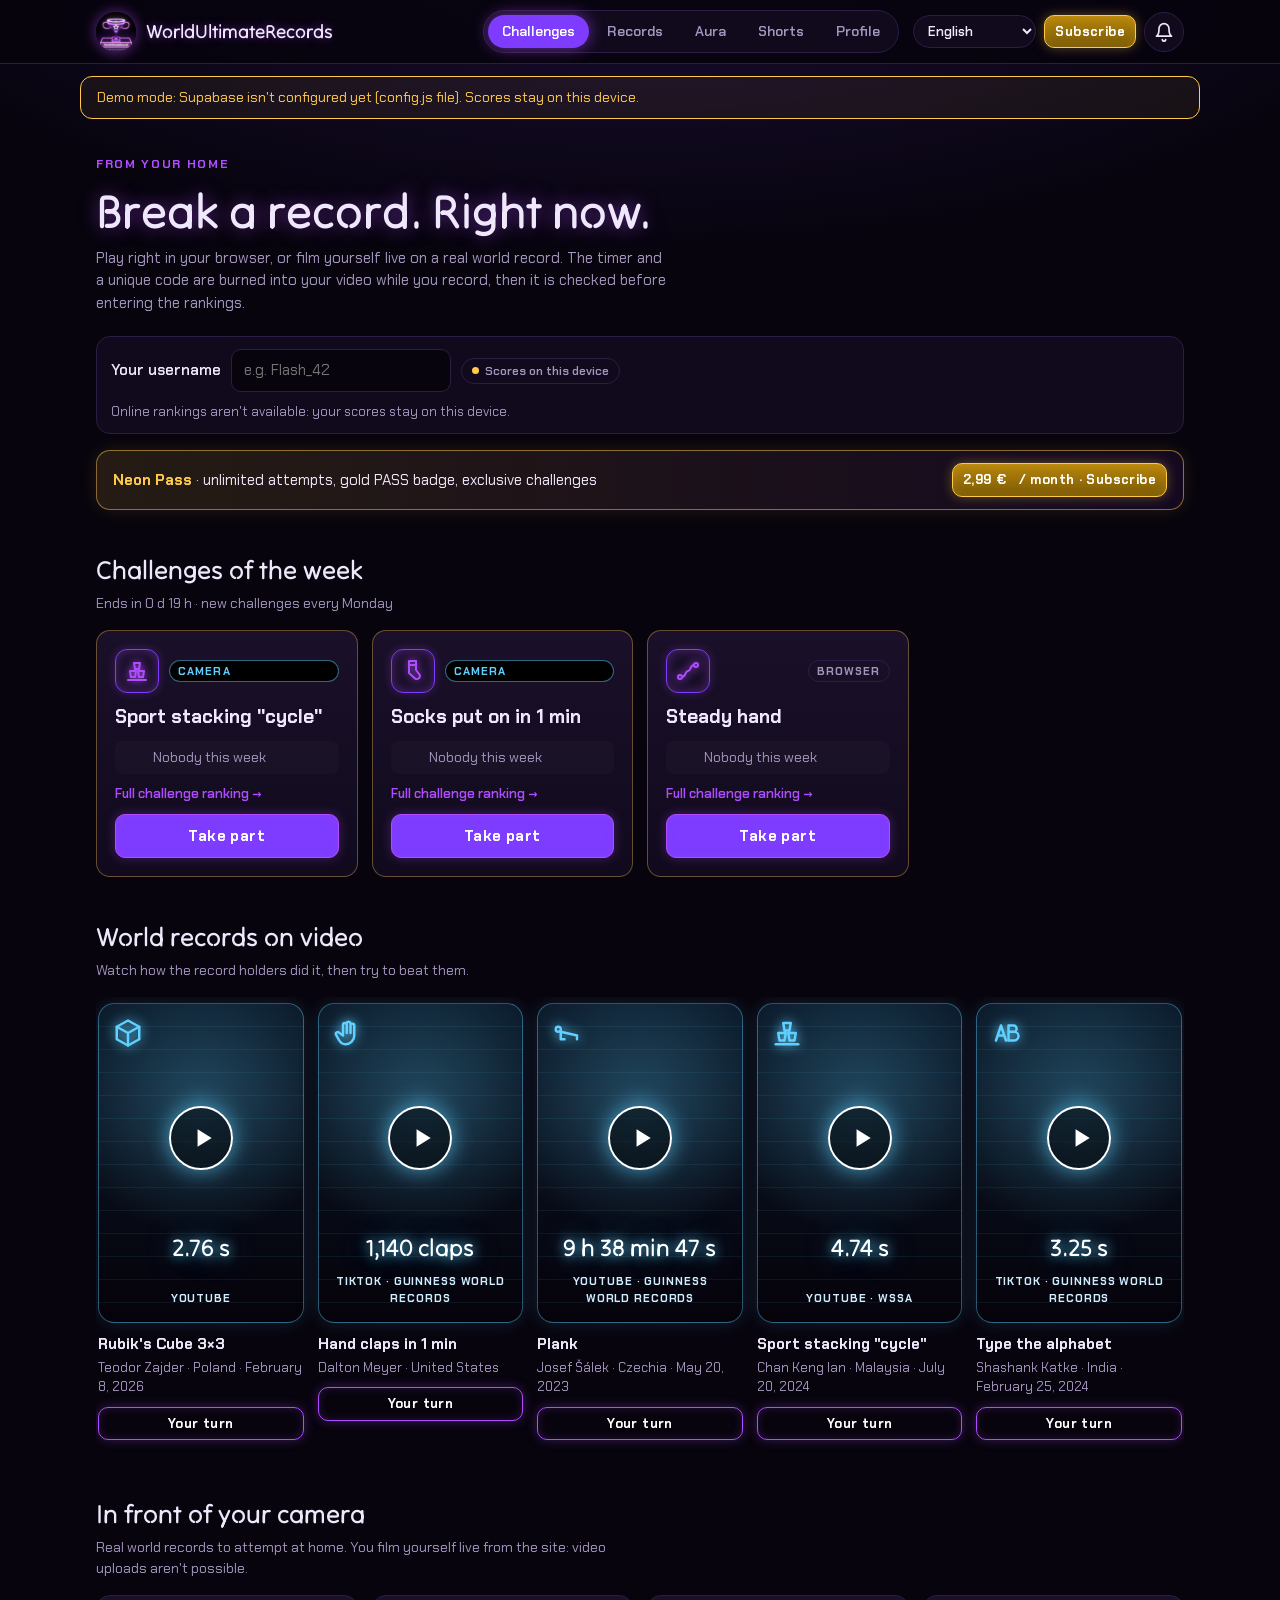
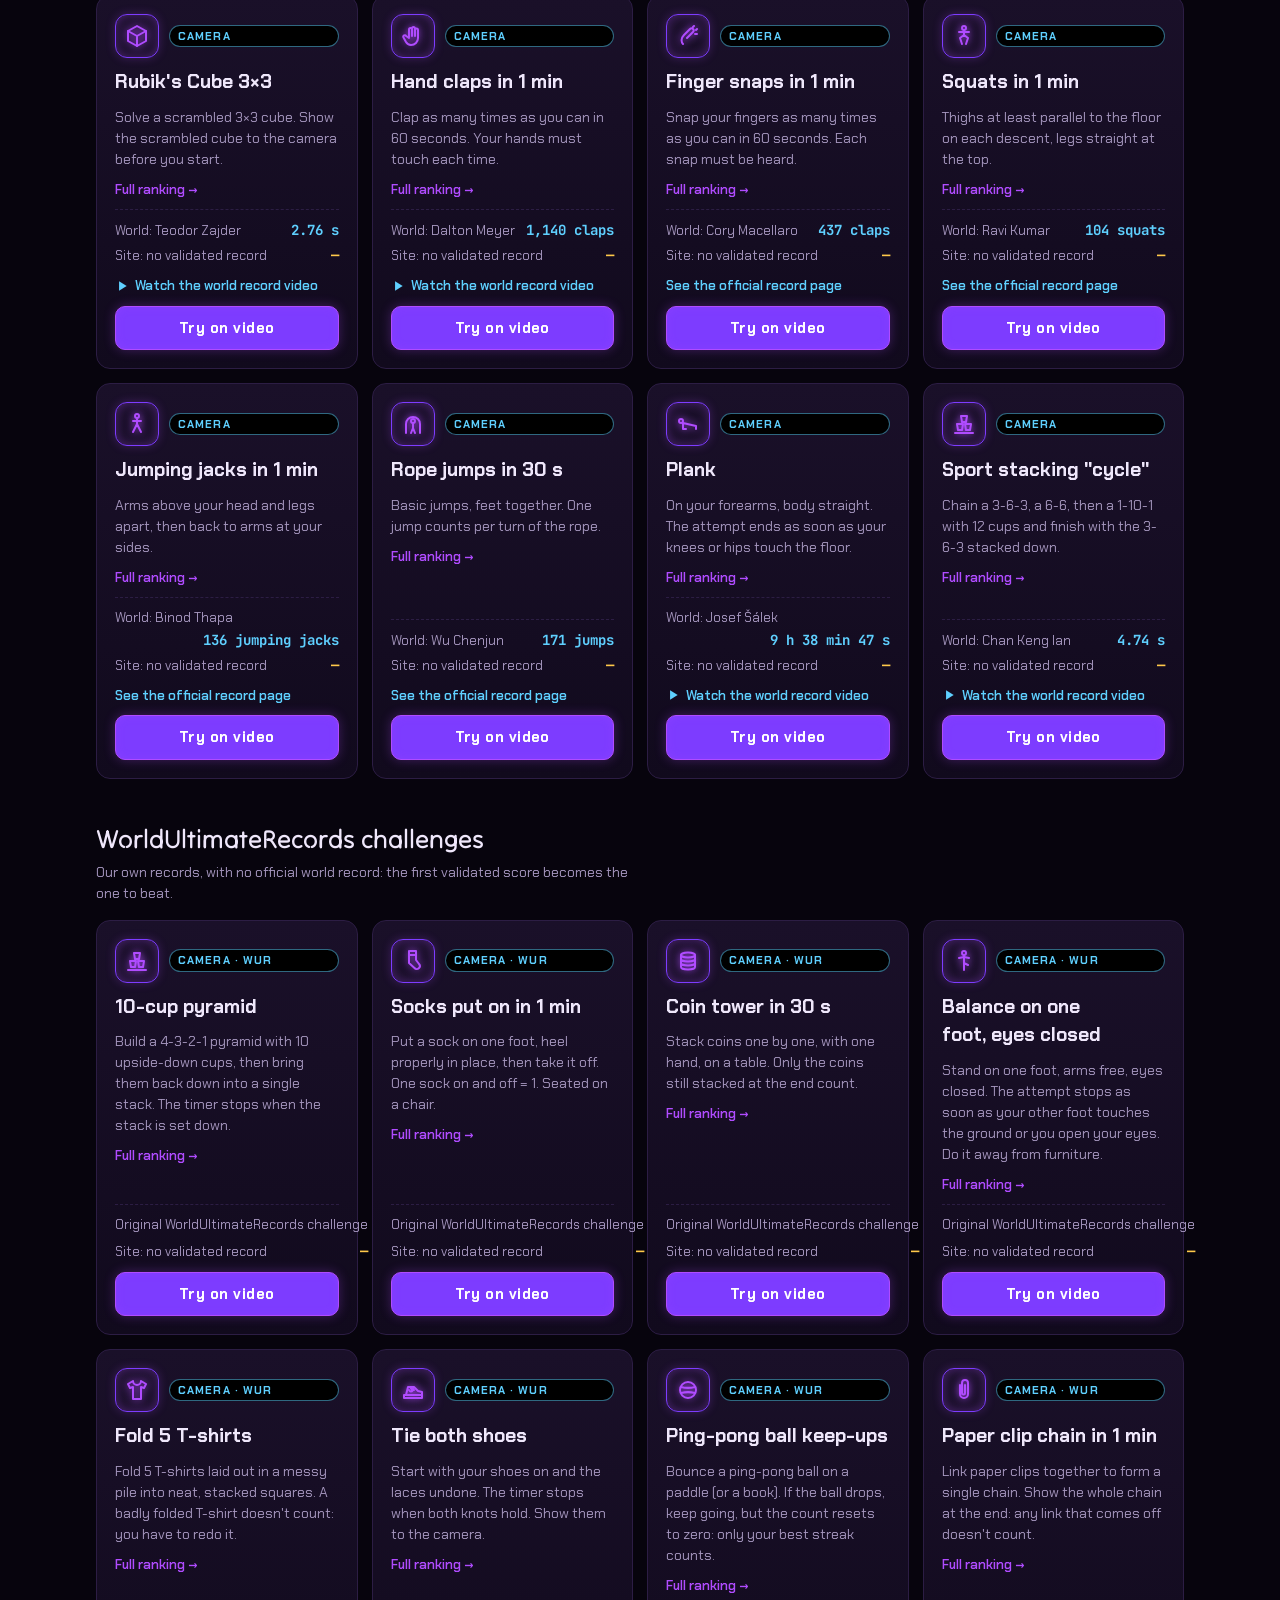
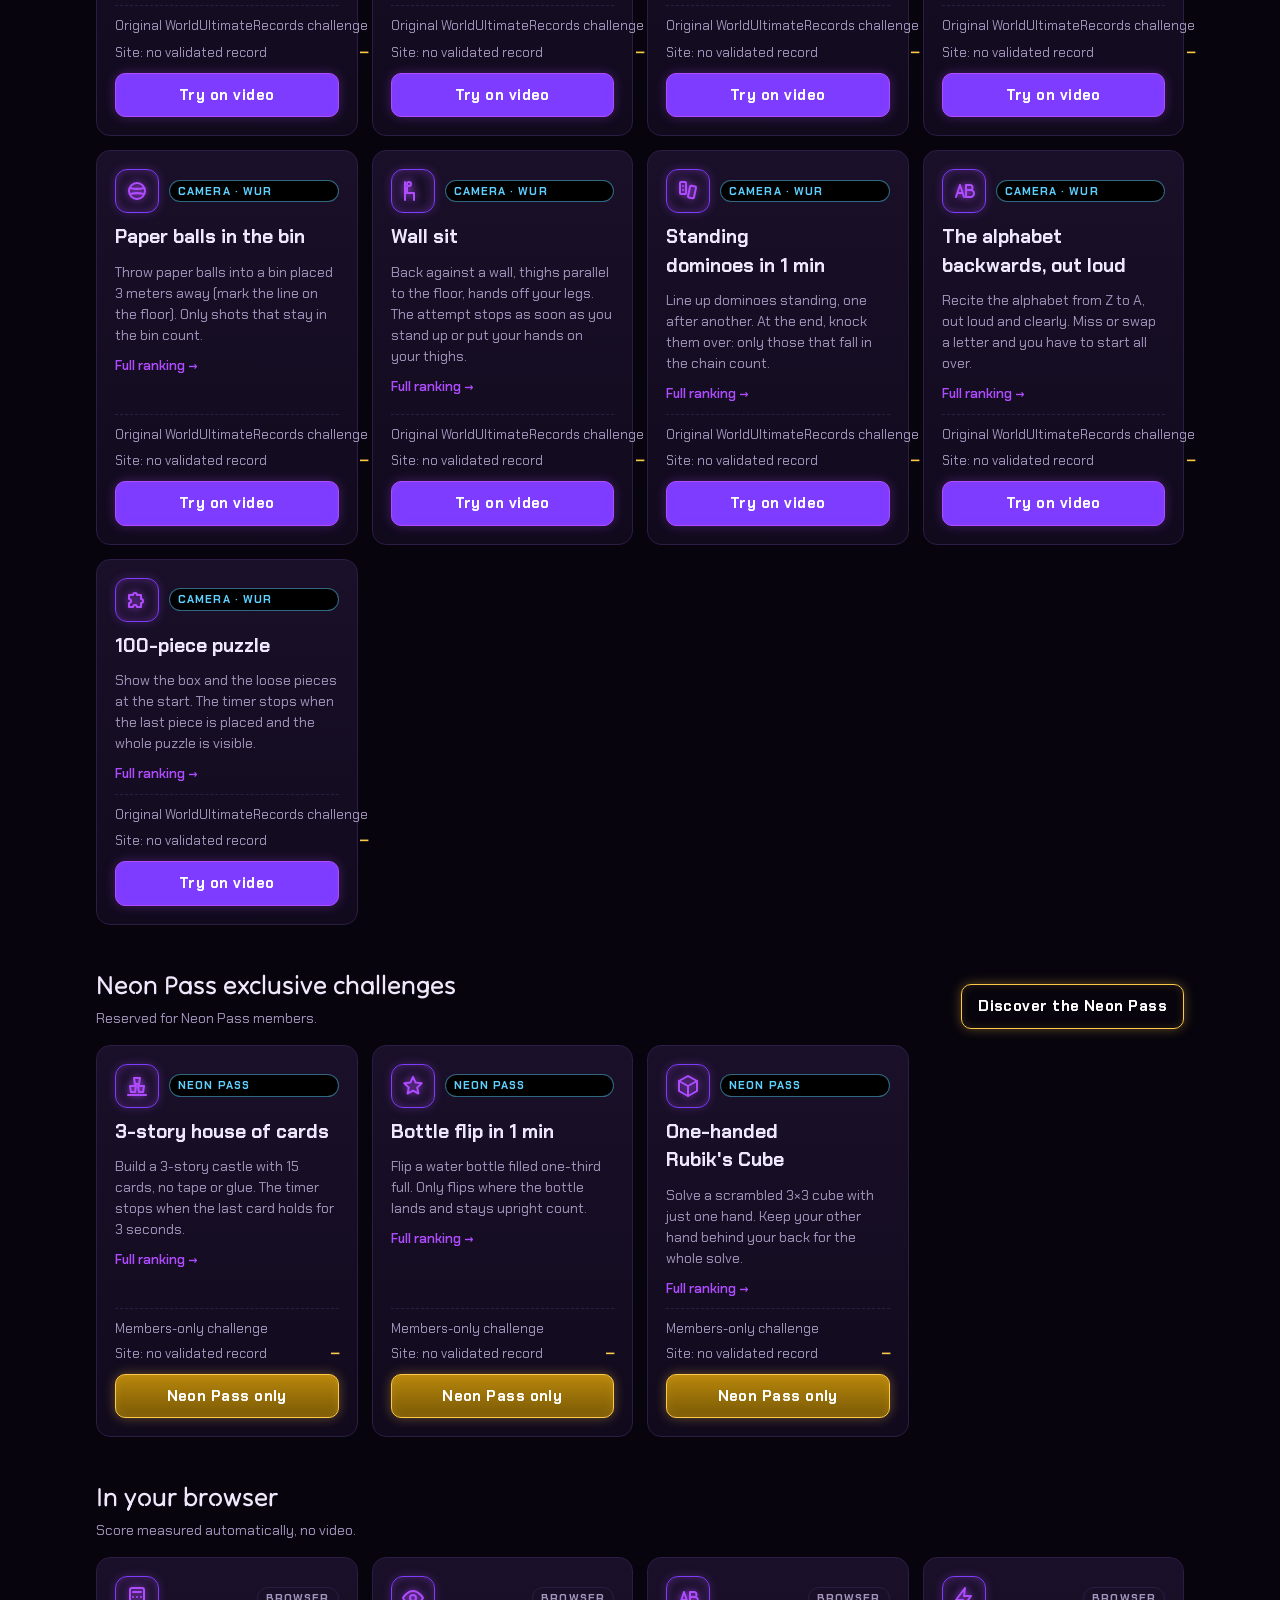
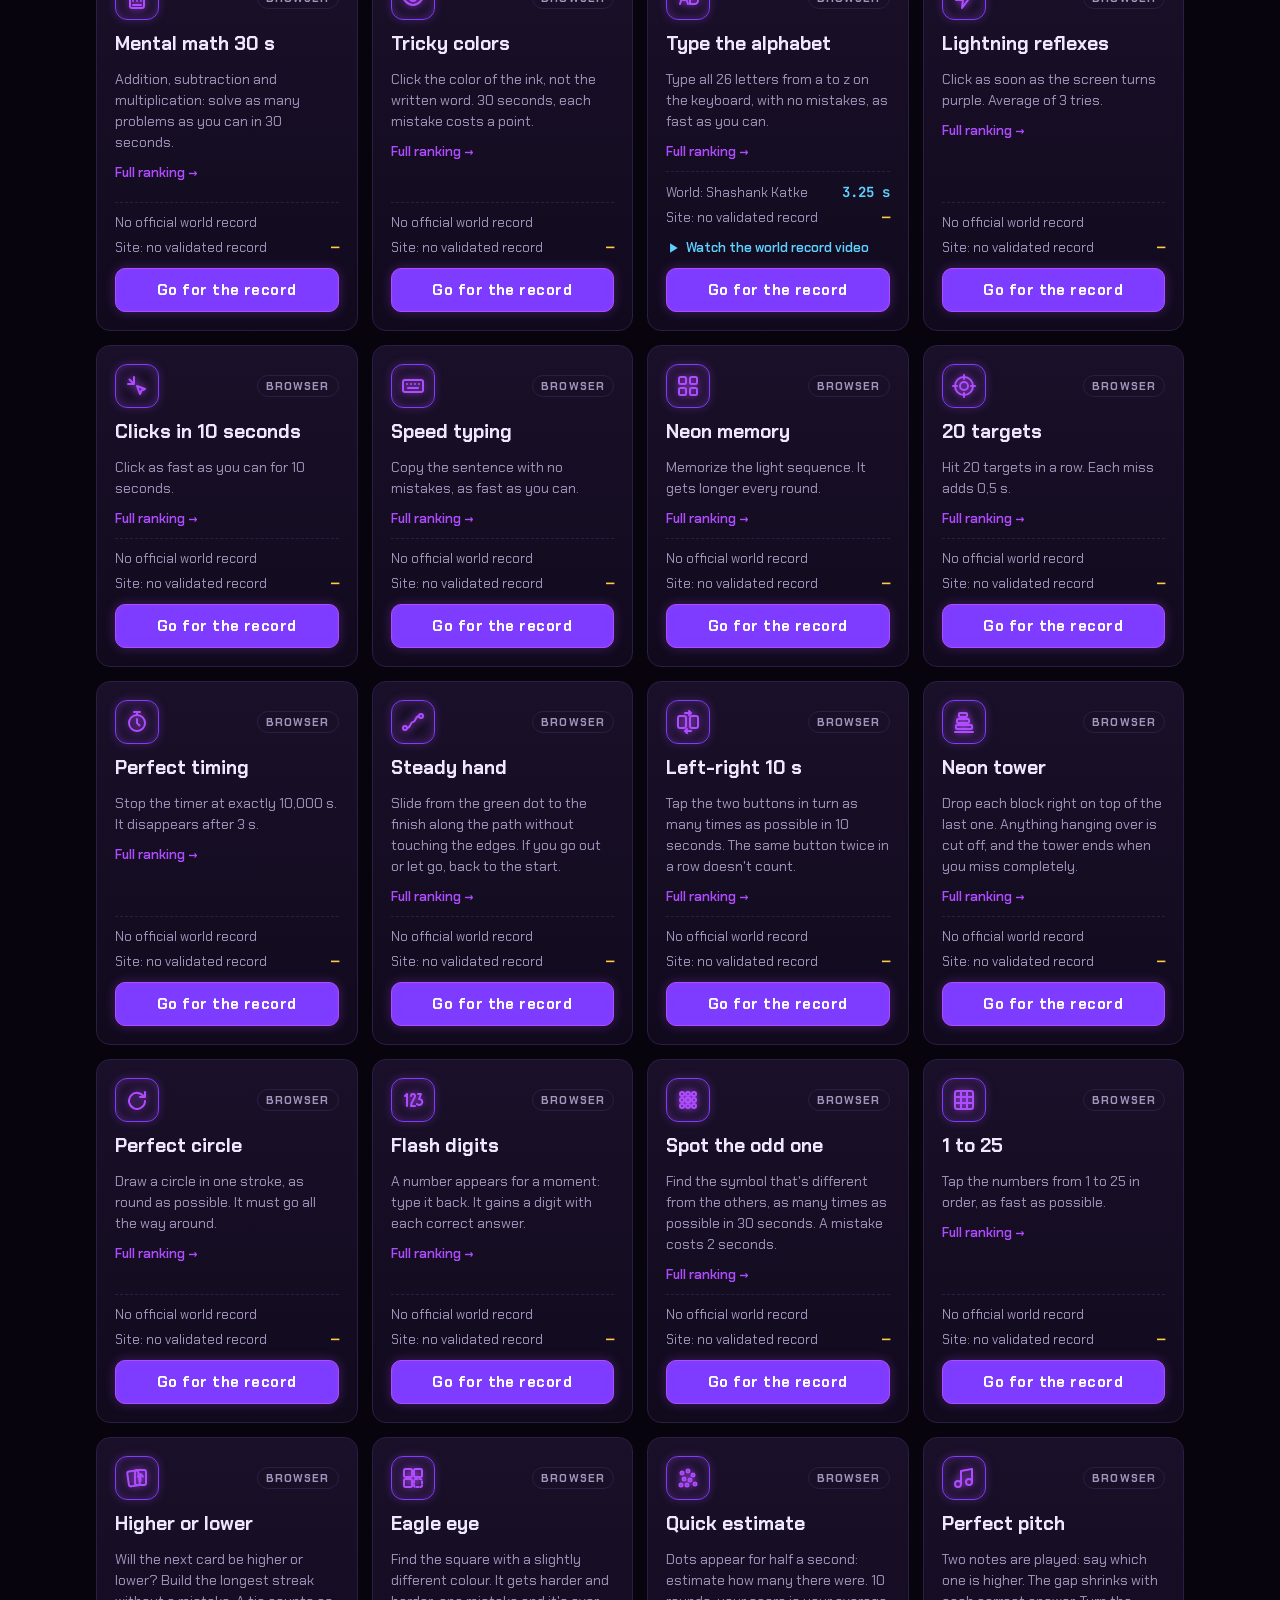
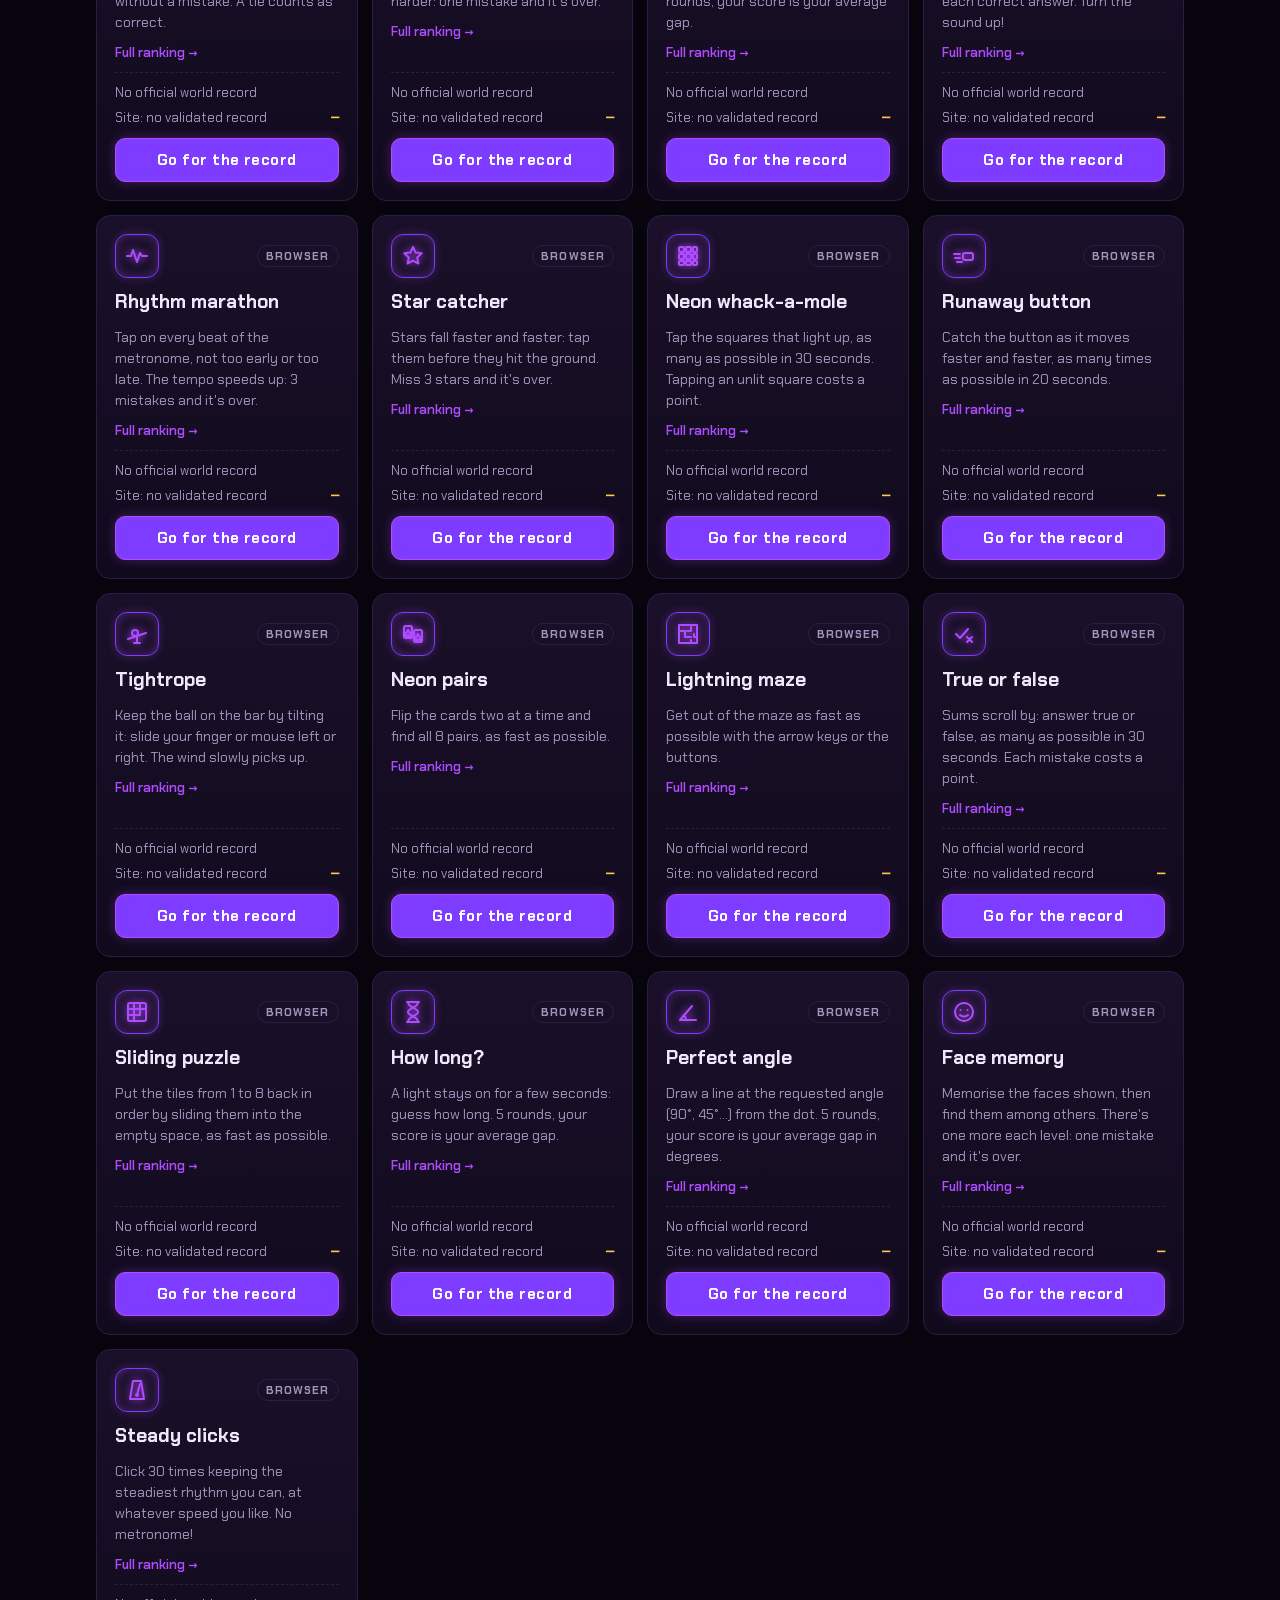
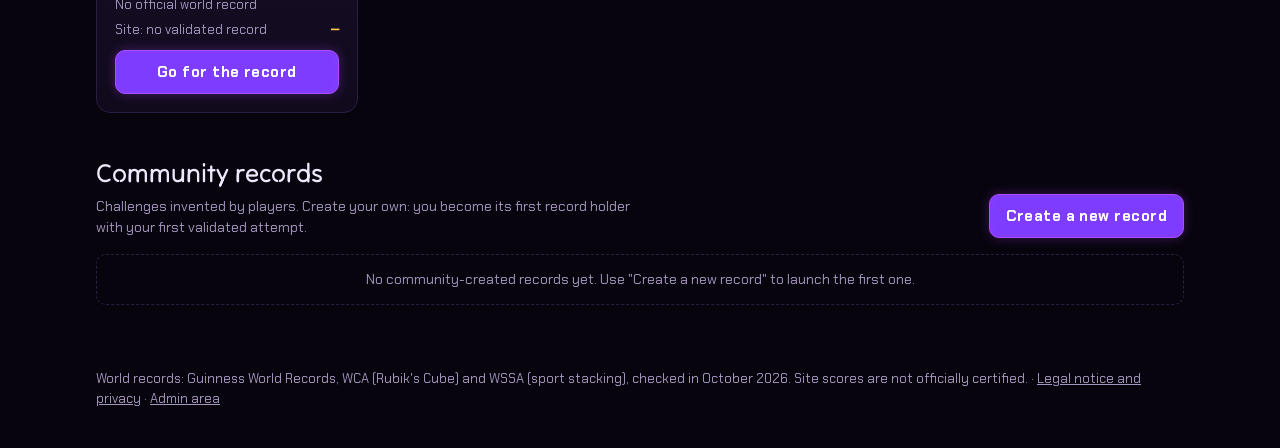
==== commit aeb991cb: "Add files via upload" ====
--- a/site/index.html
+++ b/site/index.html
@@ -23,6 +23,7 @@
     <nav class="tabs" aria-label="Sections">
       <a href="#defis" data-tab="defis">Défis</a>
       <a href="#records" data-tab="records">Records</a>
+      <a href="#aura" data-tab="aura">Aura</a>
       <a href="#shorts" data-tab="shorts">Shorts</a>
       <a href="#profil" data-tab="profil">Profil</a>
     </nav>
@@ -119,18 +120,58 @@
     </div>
   </section>
 
+  <section id="aura" class="view" hidden>
+    <p class="eyebrow">Battles d'aura</p>
+    <h1>Qui a le plus d'aura ?</h1>
+    <p class="lead">Poste une vidéo sur le thème de ton choix, du moment que tu y gagnes ou y perds de l'aura, ou défie quelqu'un en duel. La communauté vote : chaque vote compte <b class="aurapts">100 aura</b>.</p>
+    <div class="row" style="justify-content:flex-start">
+      <button class="btn solid" data-auranew="solo">Poster un moment d'aura</button>
+      <button class="btn solid gold" data-auranew="duel">Lancer un duel</button>
+    </div>
+    <h2 class="section-gap">Les façons de gagner ou perdre de l'aura</h2>
+    <p class="msg">Vote 👍 pour celles que tu trouves les plus justes : les plus votées montent en haut de la liste. 🎬 pour te filmer en train de la réaliser.</p>
+    <div class="auraguide">
+      <div class="auracol gain"><h2>Gagner de l'aura</h2><ul id="auraGain"></ul></div>
+      <div class="auracol loss"><h2>Perdre de l'aura</h2><ul id="auraLoss"></ul></div>
+    </div>
+    <p class="msg">Pas de danger et pas de moquerie : une vidéo qui met quelqu'un en danger, l'humilie ou le filme sans son accord est refusée.</p>
+    <div class="section-gap" id="ideasSec"><h2>Propose ta façon</h2>
+      <p class="msg">Une idée de façon de gagner ou de perdre de l'aura ? Propose-la : une fois validée, elle s'ajoute aux listes ci-dessus et tout le monde peut voter.</p>
+      <form class="ideaform" id="ideaForm">
+        <div class="ideasign"><label><input type="radio" name="ideaSign" value="+" checked> Gagner</label><label><input type="radio" name="ideaSign" value="-"> Perdre</label></div>
+        <select id="ideaPts" class="field" aria-label="Points d'aura"><option>1000</option><option>900</option><option>800</option><option>700</option><option>600</option><option selected>500</option><option>400</option><option>300</option><option>200</option><option>100</option></select>
+        <input id="ideaText" class="field" maxlength="90" placeholder="ex. Garder son calme pendant l'alarme incendie">
+        <button class="btn solid" type="submit">Proposer</button>
+      </form>
+      <p class="msg" id="ideaMsg"></p>
+      <div id="auraIdeas"></div>
+    </div>
+    <div class="mod" id="auraMod" hidden></div>
+    <div class="section-gap"><h2>Duels en cours · vote !</h2><p class="msg">Un vote par battle, modifiable. Les votes restent ouverts 7 jours.</p><div class="auragrid duels" id="auraDuels"></div></div>
+    <div class="section-gap"><h2>Duels ouverts · relève le défi</h2><p class="msg">Réponds avec ta propre vidéo : le premier qui relève le duel devient l'adversaire.</p><div class="auragrid" id="auraOpen"></div></div>
+    <div class="section-gap"><h2>Moments d'aura</h2>
+      <div class="chips"><button class="chip" data-aurasort="top">Les plus votés</button><button class="chip" data-aurasort="new">Les plus récents</button></div>
+      <div class="auragrid" id="auraSolo"></div></div>
+    <div class="section-gap"><h2>Hall of aura</h2><div class="aurahall" id="auraHall"></div></div>
+    <div class="section-gap"><h2>Battles terminées</h2><div class="auragrid duels" id="auraEnded"></div></div>
+  </section>
+
   <section id="profil" class="view" hidden>
     <div id="profileBox"></div>
   </section>
 
   <section id="classement" class="view" hidden>
     <div id="rankBox"></div>
+  </section>
+
+  <section id="ligue" class="view" hidden>
+    <div id="leagueBox"></div>
   </section>
 
   <section id="membre" class="view" hidden>
     <p class="eyebrow">Abonnement</p>
     <h1>Pass Néon</h1>
-    <p class="lede"><b class="price" data-cfg="price">2,99 €</b> par mois, sans engagement. Sans abonnement, chaque joueur a 3 essais officiels par défi et par jour.</p>
+    <p class="lede"><b class="price" data-cfg="price">2,99 €</b> par mois sans engagement, ou <b class="price" data-cfg="priceY">24,99 €</b> par an. Sans abonnement, chaque joueur a 3 essais officiels par défi et par jour.</p>
     <ul class="perks">
       <li><b>Essais illimités</b><span>Au lieu de 3 par défi et par jour.</span></li>
       <li><b>Badge PASS doré</b><span>À côté de ton pseudo, partout sur le site.</span></li>
@@ -138,6 +179,10 @@
       <li><b>Défis exclusifs</b><span>Château de cartes, bouteille flip, Rubik's Cube à une main.</span></li>
       <li><b>En tête des Shorts</b><span>Tes vidéos sont mises en avant dans le fil Shorts.</span></li>
       <li><b>30 records créés</b><span>Au lieu de 5 sans abonnement.</span></li>
+      <li><b>Pseudo en couleur</b><span>Violet, cyan, rose, or ou vert, visible partout sur le site.</span></li>
+      <li><b>Statistiques détaillées</b><span>Courbe de progression, meilleur score du mois, écart avec le 1er et avec le record du monde.</span></li>
+      <li><b>Ligues privées</b><span>Crée jusqu'à 5 classements entre amis, en classe ou en famille. Tes invités les rejoignent gratuitement.</span></li>
+      <li><b>Badge d'ancienneté</b><span>Ton badge évolue : 1 mois, 3 mois, 6 mois, puis 1 an.</span></li>
     </ul>
     <div class="passbox" id="passBox"></div>
   </section>
@@ -205,5 +250,6 @@
 <script src="config.js"></script>
 <script src="vendor/supabase.js"></script>
 <script src="app.js"></script>
+<script src="i18n.js"></script>
 </body>
 </html>
--- a/site/styles.css
+++ b/site/styles.css
@@ -290,3 +290,182 @@
 .passcta:hover{box-shadow:0 0 24px rgba(255,201,74,.3)}
 .eyebrow a{color:inherit}
 @media (max-width:520px){.brand{max-width:calc(100% - 150px)}.brand b{font-size:16px}}
+.acts{display:flex;gap:6px;flex-wrap:wrap}
+/* ---- avantages Pass Néon v2 ---- */
+.mbadge.t1{background:linear-gradient(180deg,#ffe9a8,#ffcf5a)}
+.mbadge.t2{background:linear-gradient(180deg,#fff0b8,#ffb52e);box-shadow:0 0 10px rgba(255,181,46,.8)}
+.mbadge.t3{background:linear-gradient(90deg,#ffc94a,#ff9de2);box-shadow:0 0 12px rgba(255,157,226,.7)}
+.mbadge.t4{background:linear-gradient(90deg,#ffc94a,#b04cff,#5fd0ff);color:#fff;text-shadow:0 1px 2px rgba(0,0,0,.5);box-shadow:0 0 14px rgba(176,76,255,.8)}
+h1 + .mbadge{font-size:12px;line-height:20px;margin:6px 0 0}
+.swatches{display:flex;flex-wrap:wrap;gap:8px;margin-top:10px}
+.swatch{border:1px solid var(--c);color:var(--c);background:var(--surface);border-radius:999px;padding:6px 14px;font-weight:700;cursor:pointer;text-shadow:0 0 8px var(--c)}
+.swatch.on{background:color-mix(in srgb,var(--c) 22%,transparent);box-shadow:0 0 12px var(--c)}
+.swatch:disabled{opacity:.4;cursor:not-allowed}
+.locked{padding:16px;border:1px dashed rgba(255,201,74,.5);border-radius:14px;display:grid;gap:10px;justify-items:start;margin-top:10px}
+.tiles{display:grid;grid-template-columns:repeat(auto-fill,minmax(150px,1fr));gap:10px;margin-top:12px}
+.tile{padding:12px 14px;border:1px solid var(--line);border-radius:12px;background:var(--surface);display:grid;gap:4px;min-width:0}
+.tile span{font-size:12px;color:var(--muted);text-transform:uppercase;letter-spacing:.06em}
+.tile b{font-size:20px;color:var(--fg)}
+.chartwrap{position:relative;margin-top:12px;padding:10px;border:1px solid var(--line);border-radius:14px;background:var(--surface);overflow-x:auto}
+svg.chart{width:100%;min-width:420px;height:auto;display:block}
+svg.chart .grid{stroke:var(--line);stroke-width:1}
+svg.chart .ax{fill:var(--muted);font:12px var(--mono)}
+svg.chart .ln{fill:none;stroke:var(--neon);stroke-width:2;stroke-linejoin:round;stroke-linecap:round}
+svg.chart .pt{fill:var(--neon);stroke:var(--surface);stroke-width:2}
+svg.chart .pt.best{fill:var(--gold)}
+svg.chart .hit{fill:transparent;cursor:pointer}
+svg.chart .lab{fill:var(--fg);font:700 13px var(--mono)}
+svg.chart .recl{stroke:var(--gold);stroke-width:1.5;stroke-dasharray:6 5}
+svg.chart .recl-t{fill:var(--muted);font:12px var(--ui)}
+.ctip{position:absolute;pointer-events:none;background:var(--surface-2);border:1px solid var(--neon-soft);border-radius:8px;padding:4px 10px;font:13px var(--mono);color:var(--fg);white-space:nowrap}
+.plans{display:grid;grid-template-columns:repeat(auto-fit,minmax(200px,1fr));gap:10px}
+.plan{position:relative;display:grid;gap:2px;padding:14px 16px;border:1px solid var(--line);border-radius:14px;cursor:pointer;background:var(--bg)}
+.plan input{position:absolute;opacity:0}
+.plan.on{border-color:var(--gold);box-shadow:0 0 14px rgba(255,201,74,.3)}
+.plan:focus-within{outline:2px solid var(--neon);outline-offset:2px}
+.plan b{font-size:17px}.plan em{font-style:normal;color:var(--good);font-size:13px;margin-left:6px}
+.plan span{font-family:var(--mono);color:var(--gold);font-size:18px}
+.plan small{color:var(--muted)}
+.leagues{display:grid;grid-template-columns:repeat(auto-fill,minmax(220px,1fr));gap:10px;margin:10px 0}
+.league{display:grid;gap:2px;padding:12px 14px;border:1px solid var(--neon-soft);border-radius:12px;text-decoration:none;color:var(--fg);background:var(--surface)}
+.league span{color:var(--muted);font-size:12px}
+.league:hover{box-shadow:0 0 14px rgba(176,76,255,.35)}
+.invite{display:flex;flex-wrap:wrap;align-items:center;gap:10px;margin:14px 0;padding:12px 14px;border:1px dashed var(--neon-soft);border-radius:12px}
+.invite code{font-family:var(--mono);font-size:13px;color:var(--fg);overflow-wrap:anywhere;min-width:0}
+/* ---- sélecteur de langue ---- */
+.langsel{background:var(--surface);color:var(--fg);border:1px solid var(--line);border-radius:999px;padding:6px 10px;font:600 13px var(--ui);cursor:pointer;max-width:9.5em}
+.langsel:focus-visible{outline:2px solid var(--neon)}
+@media (max-width:520px){.langsel{max-width:5.5em;padding:6px 6px;font-size:12px}}
+[dir=rtl] .rec-line strong,[dir=rtl] .top1 .val{margin-left:0;margin-right:auto}
+[dir=rtl] td.r,[dir=rtl] th.r{text-align:left}
+[dir=rtl] .short{padding:22px 20px 26px 72px}
+[dir=rtl] .short .side{right:auto;left:12px}
+@media (max-width:520px){.brand{max-width:calc(100% - 230px)}}
+
+/* ---- défis navigateur, série 2 ---- */
+.gamecv{display:block;flex:none;max-width:100%;max-height:56vh;width:auto;height:auto;touch-action:none;border-radius:14px;background:var(--bg);border:1px solid var(--line)}
+.altrow{display:flex;gap:16px;width:min(90%,520px)}
+.altbtn{flex:1;aspect-ratio:1;max-height:42vh;border-radius:20px;border:3px solid var(--neon);background:radial-gradient(circle,rgba(176,76,255,.3),rgba(176,76,255,.04));box-shadow:0 0 24px var(--neon-glow);font-size:44px;color:#fff;cursor:pointer;touch-action:manipulation}
+.altbtn.hit{background:var(--neon)}
+.altbtn.miss,.oddcell.miss,.seqcell.miss{border-color:var(--bad);box-shadow:0 0 20px var(--bad)}
+.stage.flash{box-shadow:inset 0 0 80px rgba(255,107,138,.55)}
+.oddgrid,.shadegrid,.seqgrid{display:grid;gap:6px;width:min(88vw,420px);max-width:100%}
+.oddcell{aspect-ratio:1;border-radius:10px;border:1px solid var(--line);background:var(--bg);color:var(--fg);font-family:var(--mono);font-weight:700;cursor:pointer;padding:0;font-size:inherit}
+.shadecell{aspect-ratio:1;border-radius:10px;border:0;cursor:pointer;padding:0}
+.shadecell.reveal{outline:4px solid #fff;outline-offset:-4px;box-shadow:0 0 24px #fff}
+.seqgrid{grid-template-columns:repeat(5,1fr)}
+.seqcell{aspect-ratio:1;border-radius:12px;border:2px solid var(--line);background:var(--surface-2);color:var(--fg);font-size:clamp(18px,5vw,28px);font-weight:700;cursor:pointer;padding:0}
+.seqcell.done{background:transparent;border-color:transparent;color:var(--neon);opacity:.35}
+.barwrap{width:min(80%,360px);height:6px;border-radius:3px;background:var(--line);overflow:hidden}
+.barwrap .bar{width:100%;height:100%;background:var(--neon);box-shadow:0 0 10px var(--neon)}
+.cardrow{display:flex;gap:18px;justify-content:center}
+.pcard{width:110px;height:154px;border-radius:14px;background:#f6f1ff;color:#1a1029;display:flex;flex-direction:column;align-items:center;justify-content:center;font-family:var(--mono);font-weight:700;box-shadow:0 0 22px var(--neon-glow)}
+.pcard span{font-size:44px;line-height:1}.pcard b{font-size:34px}
+.pcard.red{color:#d81b4a}
+.pcard.back{background:repeating-linear-gradient(45deg,#3d0d78 0 10px,#2a0a55 10px 20px);color:#fff;font-size:48px;border:2px solid var(--neon)}
+.beat{width:min(56vw,220px);aspect-ratio:1;border-radius:50%;border:4px solid var(--neon);display:flex;align-items:center;justify-content:center;font-family:var(--display);font-size:48px;color:#fff;background:radial-gradient(circle,rgba(176,76,255,.35),transparent 70%);transition:border-color .1s}
+.beat.good{border-color:var(--good)}.beat.bad{border-color:var(--bad);background:radial-gradient(circle,rgba(255,107,138,.35),transparent 70%)}
+.altrow,.seqgrid,.cardrow,.oddgrid,.shadegrid{direction:ltr}
+
+/* ---- défis navigateur, série 3 ---- */
+.molegrid{display:grid;grid-template-columns:repeat(3,1fr);gap:12px;width:min(80vw,330px);direction:ltr}
+.molecell{aspect-ratio:1;border-radius:50%;border:2px solid var(--line);background:var(--bg);cursor:pointer;padding:0;transition:background .08s}
+.molecell.on{background:radial-gradient(circle,#fff 0 12%,var(--neon) 40%,#5a1aa8);border-color:#fff;box-shadow:0 0 28px var(--neon)}
+.molecell.hit{background:var(--good)}.molecell.miss{border-color:var(--bad);box-shadow:0 0 18px var(--bad)}
+.runbtn{position:absolute;transform:translate(0,0);padding:12px 16px;min-width:64px;min-height:48px;border-radius:14px;border:2px solid var(--gold);background:rgba(255,201,74,.15);color:var(--gold);font-family:var(--display);font-size:16px;box-shadow:0 0 18px rgba(255,201,74,.5);cursor:pointer;touch-action:manipulation}
+.pairgrid{display:grid;grid-template-columns:repeat(4,1fr);gap:10px;width:min(86vw,380px);direction:ltr}
+.paircard{aspect-ratio:3/4;border-radius:12px;border:2px solid var(--neon);background:repeating-linear-gradient(45deg,#3d0d78 0 8px,#2a0a55 8px 16px);cursor:pointer;padding:0;font-size:clamp(26px,8vw,40px)}
+.paircard span{visibility:hidden}
+.paircard.up{background:var(--bg)}.paircard.up span{visibility:visible}
+.paircard.ok{border-color:var(--good);box-shadow:0 0 14px rgba(94,230,168,.5)}
+.dpad{display:grid;grid-template-columns:repeat(3,56px);grid-template-rows:repeat(2,52px);gap:6px;direction:ltr}
+.dpad button{border-radius:12px;border:2px solid var(--line);background:var(--surface-2);color:var(--fg);font-size:20px;cursor:pointer;touch-action:manipulation}
+.dpad button[data-d="0"]{grid-column:2;grid-row:1}.dpad button[data-d="3"]{grid-column:1;grid-row:2}.dpad button[data-d="2"]{grid-column:2;grid-row:2}.dpad button[data-d="1"]{grid-column:3;grid-row:2}
+.tfbtn{min-width:120px;font-size:20px}.tfbtn.good{background:#1f8a5c;border-color:var(--good)}.tfbtn.bad{background:#a8264a;border-color:var(--bad)}
+.slidegrid{display:grid;grid-template-columns:repeat(3,1fr);gap:8px;width:min(78vw,300px);direction:ltr}
+.slidecell{aspect-ratio:1;border-radius:14px;border:2px solid var(--neon);background:var(--surface-2);color:#fff;font-size:clamp(26px,8vw,40px);font-weight:700;cursor:pointer;padding:0}
+.slidecell.ok{border-color:var(--good)}.slidecell.empty{border:2px dashed var(--line);background:transparent}
+.lamp{width:min(50vw,180px);aspect-ratio:1;border-radius:50%;border:3px solid var(--line);background:var(--bg);transition:background .05s,box-shadow .05s}
+.lamp.on{background:radial-gradient(circle,#fff 0 15%,var(--neon) 55%);border-color:#fff;box-shadow:0 0 60px var(--neon)}
+.facegrid{display:flex;flex-wrap:wrap;gap:10px;justify-content:center;max-width:520px}
+.face{font-size:clamp(34px,9vw,48px);line-height:1.2}
+.facegrid.pick .face{border-radius:14px;border:2px solid var(--line);background:var(--surface-2);cursor:pointer;padding:6px 8px}
+.facegrid .face.ok{border-color:var(--good);background:rgba(94,230,168,.2)}.facegrid .face.ko{border-color:var(--bad);background:rgba(255,107,138,.25)}
+.facegrid .face.reveal{border-color:var(--gold);box-shadow:0 0 14px rgba(255,201,74,.6)}
+.clickbtn.hit{background:var(--neon)}
+.ticks{display:flex;align-items:flex-end;gap:3px;height:62px}.ticks span{width:6px;border-radius:3px;background:var(--neon);box-shadow:0 0 6px var(--neon)}
+
+/* ---- battles d'aura ---- */
+.aurapts{color:var(--wr);text-shadow:0 0 10px rgba(95,208,255,.55);font-weight:700}
+.auraguide{display:grid;grid-template-columns:1fr 1fr;gap:16px}
+@media (max-width:700px){.auraguide{grid-template-columns:1fr}}
+.auracol{border:1px solid var(--line);border-radius:var(--r);background:var(--surface);padding:16px 18px}
+.auracol h2{margin:0 0 10px;font-size:20px}
+.auracol ul{list-style:none;margin:0;padding:0;display:grid;gap:8px}
+.auracol li{display:flex;gap:12px;align-items:baseline}
+.auracol li b{min-width:66px;font-family:var(--mono)}
+.auracol.gain{border-color:rgba(94,230,168,.45)}.auracol.gain li b{color:var(--good)}
+.auracol.loss{border-color:rgba(255,107,138,.45)}.auracol.loss li b{color:var(--bad)}
+.auragrid{display:grid;grid-template-columns:repeat(auto-fill,minmax(240px,1fr));gap:14px}
+.auragrid.duels{grid-template-columns:1fr}
+.aurapost{border:1px solid var(--line);border-radius:var(--r);background:var(--surface);padding:12px;display:flex;flex-direction:column;gap:10px;min-width:0}
+.aurapost video,.auraph{width:100%;aspect-ratio:9/16;max-height:420px;border-radius:12px;background:#000;object-fit:contain;display:block}
+.auraph{display:flex;flex-direction:column;align-items:center;justify-content:center;gap:6px;background:radial-gradient(circle at 50% 40%,rgba(176,76,255,.45),#0b0614 70%);border:1px solid var(--line)}
+.auraph span{font-size:64px;filter:drop-shadow(0 0 18px rgba(176,76,255,.8))}
+.auraph small{color:var(--muted);font-size:12px}
+.aurameta{display:flex;flex-direction:column;gap:2px;min-width:0}
+.aurameta b{overflow-wrap:anywhere}
+.aurameta span{color:var(--muted);font-size:13px}
+.aurameta a.muted{color:var(--muted)}
+.aurabar{display:flex;align-items:center;justify-content:space-between;gap:8px;flex-wrap:wrap}
+.duelrow{display:grid;grid-template-columns:1fr auto 1fr;gap:10px;align-items:center}
+.duelside{display:flex;flex-direction:column;gap:8px;min-width:0;border-radius:12px;padding:6px}
+.duelside.win{box-shadow:0 0 0 2px var(--gold),0 0 24px rgba(255,201,74,.35)}
+.duelside video,.duelside .auraph{max-height:360px}
+.vs{font-family:var(--display);font-size:28px;color:var(--gold);text-shadow:0 0 14px rgba(255,201,74,.7)}
+.vsmini{color:var(--gold);font-weight:700;font-size:12px}
+.duelbar{height:8px;border-radius:4px;background:var(--line);overflow:hidden}
+.duelbar i{display:block;height:100%;background:var(--neon);box-shadow:0 0 10px var(--neon)}
+.duelinfo{text-align:center;margin:0}
+@media (max-width:560px){.duelrow{grid-template-columns:1fr;}.vs{text-align:center}}
+.topbattles{margin:0;padding-left:20px;display:grid;gap:8px}
+.auraform{width:100%;max-width:560px;display:flex;flex-direction:column;gap:10px;text-align:left}
+.auraform .field{width:100%}
+.auraprevv{width:100%;max-height:44vh;border-radius:12px;background:#000;display:block}
+.auraprevv.mirror{transform:scaleX(-1)}
+.badge.good{border-color:var(--good);color:var(--good)}
+
+.auracol ul{max-height:none}
+@media (min-width:701px){.auracol li{font-size:14px}}
+
+/* ---- idées d'aura de la communauté ---- */
+.ideaform{display:flex;flex-wrap:wrap;gap:8px;align-items:center;margin-top:10px}
+.ideaform .field{width:auto}
+.ideaform #ideaText{flex:1;min-width:220px}
+.ideaform #ideaPts{width:100px}
+.ideasign{display:flex;border:1px solid var(--line);border-radius:12px;overflow:hidden}
+.ideasign label{padding:8px 12px;cursor:pointer;font-weight:600}
+.ideasign input{position:absolute;opacity:0;pointer-events:none}
+.ideasign label:has(input:checked){background:var(--surface-2)}
+.ideasign label:first-child:has(input:checked){color:var(--good)}.ideasign label:last-child:has(input:checked){color:var(--bad)}
+.idealist{list-style:none;margin:12px 0 0;padding:0;display:grid;gap:8px}
+.idea{display:flex;gap:12px;align-items:center;border:1px solid var(--line);border-radius:12px;background:var(--surface);padding:10px 12px;flex-wrap:wrap}
+.ideapts{min-width:60px;font-family:var(--mono)}.ideapts.good{color:var(--good)}.ideapts.bad{color:var(--bad)}
+.ideatxt{flex:1;min-width:180px;display:flex;flex-direction:column}
+.ideatxt small{color:var(--muted)}
+.ideaact{display:flex;gap:6px;align-items:center}
+.ideafilm{margin-inline-start:auto;background:none;border:0;cursor:pointer;opacity:.45;font-size:15px;padding:0 4px}
+.ideafilm:hover,.ideafilm:focus-visible{opacity:1}
+
+/* façons d'aura votées + côté gagne/perd des vidéos */
+.auracol ul.idealistcol,.auracol ul{gap:6px}
+.auracol li.idea{background:transparent;border:0;border-bottom:1px solid var(--line);border-radius:0;padding:6px 0;flex-wrap:nowrap;align-items:center}
+.auracol li.idea:last-child{border-bottom:0}
+.auracol li.idea .ideatxt{flex:1;min-width:0;display:flex;flex-direction:column}
+.auracol li.idea .ideatxt small{color:var(--muted);font-size:12px}
+.auracol li.idea .ideaact{display:flex;gap:4px;flex:none}
+.auracol li.idea .ideaact .btn{padding:4px 8px}
+.sidetag{display:inline-block;margin:8px 0 0;font-size:12px;font-weight:700;letter-spacing:.04em;text-transform:uppercase;padding:2px 8px;border-radius:999px;border:1px solid currentColor}
+.sidetag.good{color:var(--good)}.sidetag.bad{color:var(--bad)}
+.aurapts.neg{color:var(--bad)}
+.auraform .ideasign{align-self:flex-start;margin:4px 0 8px}
